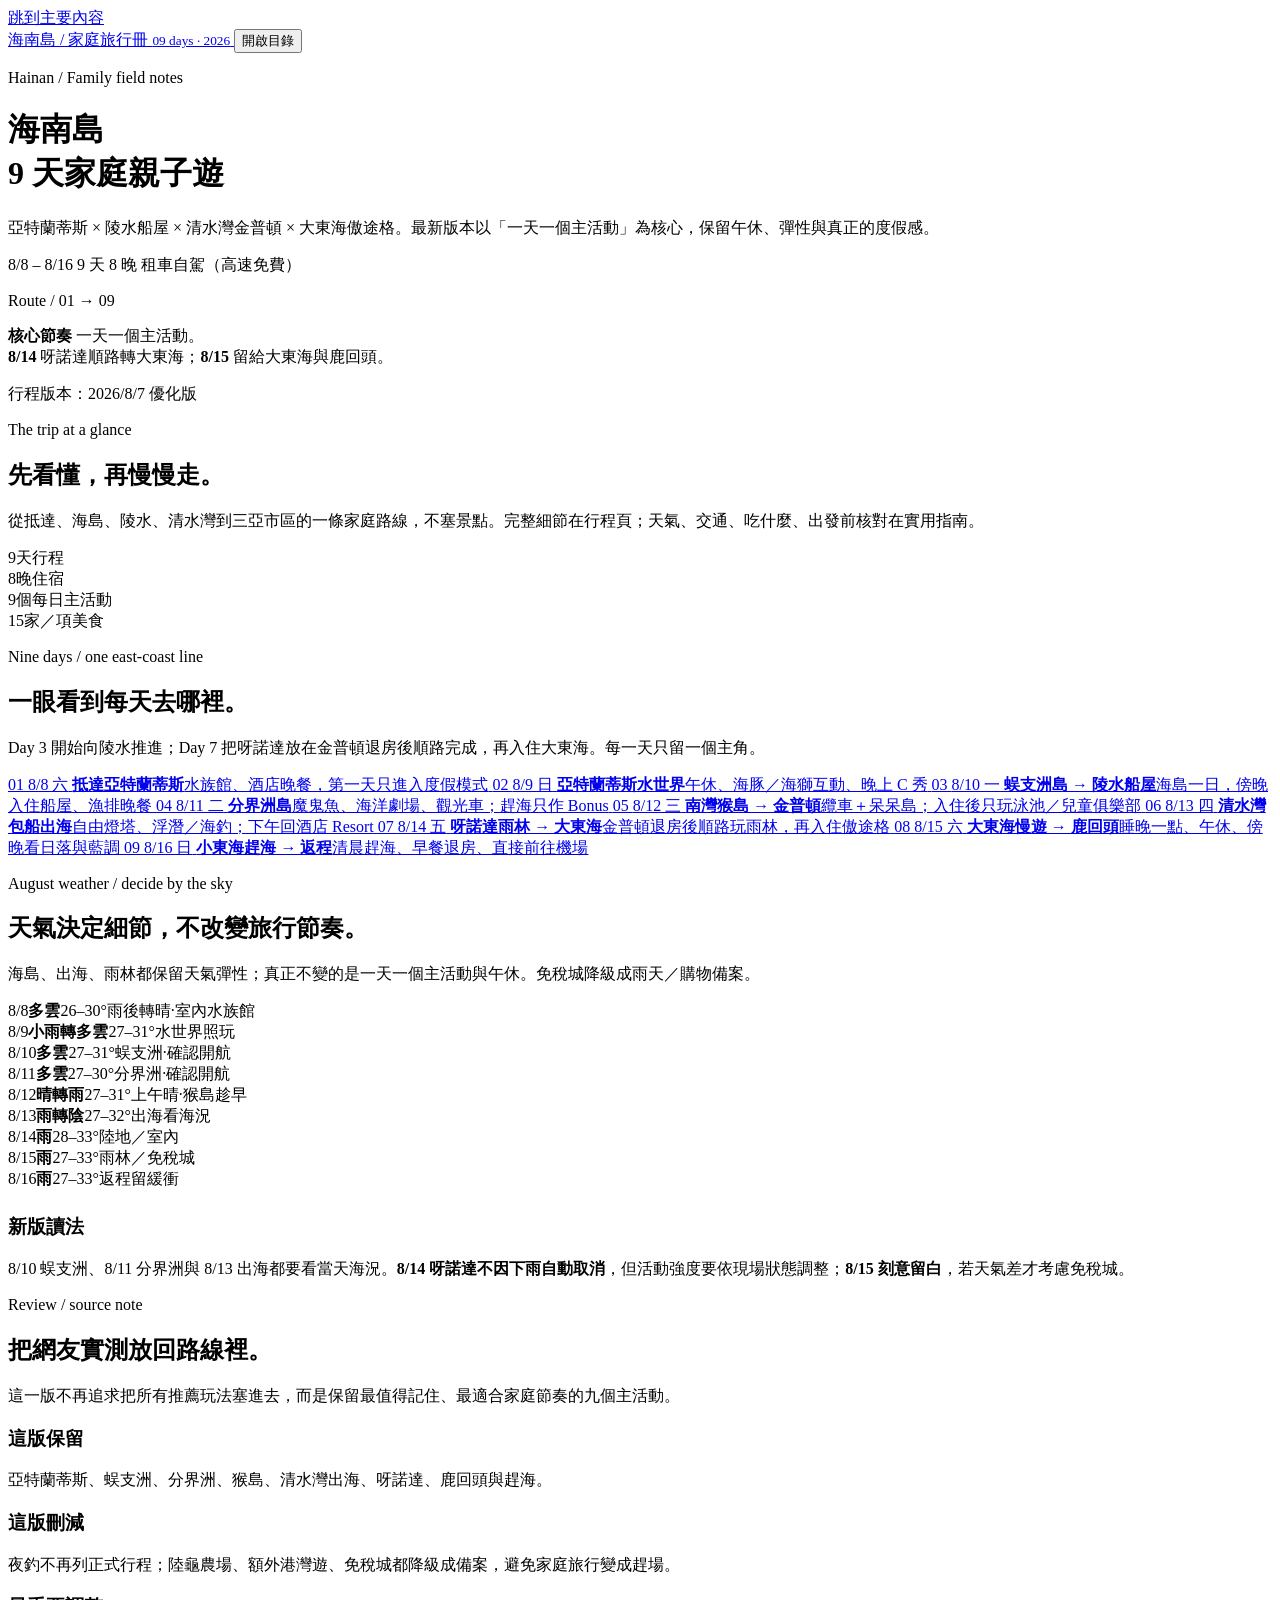
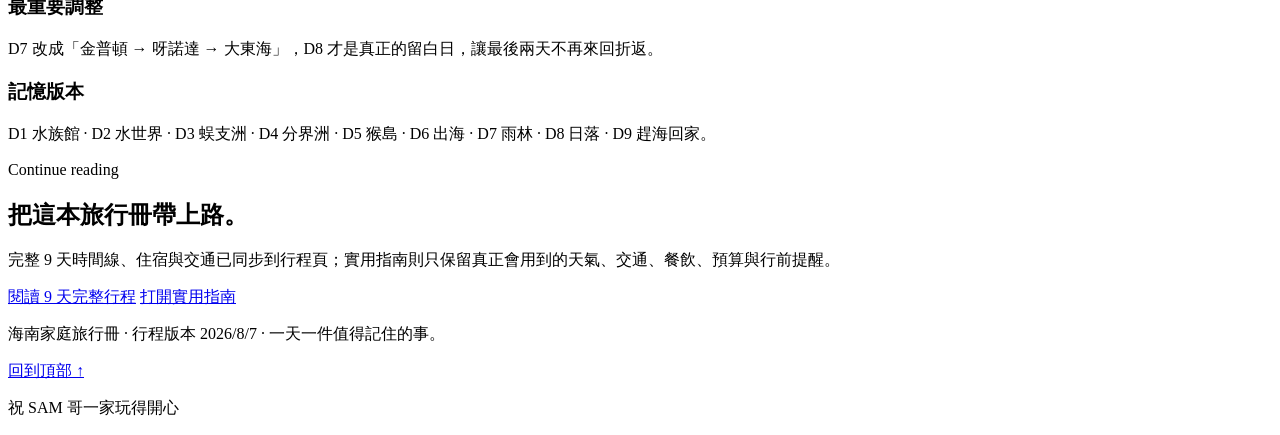
==== index.html @ 0b1b6198 "Add Hainan family trip homepage" ====
<!DOCTYPE html>

<html lang="zh-Hant">
<head>
<meta charset="utf-8"/>
<meta content="width=device-width, initial-scale=1" name="viewport"/>
<meta content="海南島 9 天 8 晚家庭親子遊優化版：一天一個主活動，保留午休、彈性與真正的度假感。" name="description"/>
<title>海南島 9 天 8 晚優化版｜家庭旅行冊</title>
<link href="styles.css" rel="stylesheet"/>
</head>
<body data-page="home">
<a class="skip-link" data-od-id="skip-link" href="#main-content">跳到主要內容</a>
<header class="site-header" data-od-id="site-header">
<div class="site-header__inner">
<a class="wordmark" data-od-id="site-wordmark" href="index.html">
        海南島 / 家庭旅行冊 <small>09 days · 2026</small>
</a>
<button aria-controls="site-nav" aria-expanded="false" class="menu-toggle" data-menu-toggle="" data-od-id="menu-toggle" type="button">開啟目錄</button>
<nav aria-label="主要導覽" class="site-nav" data-od-id="site-nav" hidden="" id="site-nav">
<a aria-current="page" data-nav-link="" data-od-id="nav-home" href="index.html">總覽</a>
<a data-nav-link="" data-od-id="nav-itinerary" href="itinerary.html">9 天行程</a>
<a data-nav-link="" data-od-id="nav-practical" href="practical-guide.html">實用指南</a>
<a data-od-id="nav-print" href="itinerary.html#print">列印行程</a>
</nav>
</div>
</header>
<header class="hero" data-od-id="home-hero">
<div class="hero__inner">
<div class="hero__copy">
<p class="eyebrow">Hainan / Family field notes</p>
<h1 data-od-id="home-title">海南島<br/>9 天家庭親子遊</h1>
<p class="lead">亞特蘭蒂斯 × 陵水船屋 × 清水灣金普頓 × 大東海傲途格。最新版本以「一天一個主活動」為核心，保留午休、彈性與真正的度假感。</p>
<div class="hero__footer" data-od-id="home-trip-meta">
<span>8/8 – 8/16</span>
<span>9 天 8 晚</span>
<span>租車自駕（高速免費）</span>
</div>
</div>
<div aria-label="路線摘要" class="hero__aside" data-od-id="home-route-art">
<div class="hero__route">
<p class="eyebrow">Route / 01 → 09</p>
<div aria-hidden="true" class="route-line">
<span></span><span></span><span></span><span></span><span></span>
</div>
<p class="hero__note"><strong>核心節奏</strong> 一天一個主活動。<br/><strong>8/14</strong> 呀諾達順路轉大東海；<strong>8/15</strong> 留給大東海與鹿回頭。</p>
</div>
<p class="meta">行程版本：2026/8/7 優化版</p>
</div>
</div>
</header>
<main id="main-content">
<section class="section section--tight" data-od-id="home-overview" data-section="" id="overview">
<div class="shell">
<div class="section-intro">
<p class="eyebrow eyebrow--sea">The trip at a glance</p>
<h2 data-od-id="overview-heading">先看懂，再慢慢走。</h2>
<p>從抵達、海島、陵水、清水灣到三亞市區的一條家庭路線，不塞景點。完整細節在行程頁；天氣、交通、吃什麼、出發前核對在實用指南。</p>
</div>
<div aria-label="行程統計" class="stat-strip" data-od-id="overview-stats">
<div class="stat" data-od-id="stat-days"><span class="stat__value">9</span><span class="stat__label">天行程</span></div>
<div class="stat" data-od-id="stat-nights"><span class="stat__value">8</span><span class="stat__label">晚住宿</span></div>
<div class="stat" data-od-id="stat-spots"><span class="stat__value">9</span><span class="stat__label">個每日主活動</span></div>
<div class="stat" data-od-id="stat-food"><span class="stat__value">15</span><span class="stat__label">家／項美食</span></div>
</div>
</div>
</section>
<section class="section" data-od-id="home-route" data-section="" id="route">
<div class="shell">
<div class="section-intro">
<p class="eyebrow eyebrow--sea">Nine days / one east-coast line</p>
<h2 data-od-id="route-heading">一眼看到每天去哪裡。</h2>
<p>Day 3 開始向陵水推進；Day 7 把呀諾達放在金普頓退房後順路完成，再入住大東海。每一天只留一個主角。</p>
</div>
<div class="route-grid" data-od-id="route-grid">
<a class="route-item" data-od-id="route-day-1" href="itinerary.html#day-1">
<span class="route-item__day">01 <span class="route-item__date">8/8 六</span></span>
<span><strong class="route-item__title">抵達亞特蘭蒂斯</strong><span class="route-item__caption">水族館、酒店晚餐，第一天只進入度假模式</span></span>
</a>
<a class="route-item" data-od-id="route-day-2" href="itinerary.html#day-2">
<span class="route-item__day">02 <span class="route-item__date">8/9 日</span></span>
<span><strong class="route-item__title">亞特蘭蒂斯水世界</strong><span class="route-item__caption">午休、海豚／海獅互動、晚上 C 秀</span></span>
</a>
<a class="route-item" data-od-id="route-day-3" href="itinerary.html#day-3">
<span class="route-item__day">03 <span class="route-item__date">8/10 一</span></span>
<span><strong class="route-item__title">蜈支洲島 → 陵水船屋</strong><span class="route-item__caption">海島一日，傍晚入住船屋、漁排晚餐</span></span>
</a>
<a class="route-item" data-od-id="route-day-4" href="itinerary.html#day-4">
<span class="route-item__day">04 <span class="route-item__date">8/11 二</span></span>
<span><strong class="route-item__title">分界洲島</strong><span class="route-item__caption">魔鬼魚、海洋劇場、觀光車；趕海只作 Bonus</span></span>
</a>
<a class="route-item" data-od-id="route-day-5" href="itinerary.html#day-5">
<span class="route-item__day">05 <span class="route-item__date">8/12 三</span></span>
<span><strong class="route-item__title">南灣猴島 → 金普頓</strong><span class="route-item__caption">纜車＋呆呆島；入住後只玩泳池／兒童俱樂部</span></span>
</a>
<a class="route-item" data-od-id="route-day-6" href="itinerary.html#day-6">
<span class="route-item__day">06 <span class="route-item__date">8/13 四</span></span>
<span><strong class="route-item__title">清水灣包船出海</strong><span class="route-item__caption">自由燈塔、浮潛／海釣；下午回酒店 Resort</span></span>
</a>
<a class="route-item" data-od-id="route-day-7" href="itinerary.html#day-7">
<span class="route-item__day">07 <span class="route-item__date">8/14 五</span></span>
<span><strong class="route-item__title">呀諾達雨林 → 大東海</strong><span class="route-item__caption">金普頓退房後順路玩雨林，再入住傲途格</span></span>
</a>
<a class="route-item" data-od-id="route-day-8" href="itinerary.html#day-8">
<span class="route-item__day">08 <span class="route-item__date">8/15 六</span></span>
<span><strong class="route-item__title">大東海慢遊 → 鹿回頭</strong><span class="route-item__caption">睡晚一點、午休、傍晚看日落與藍調</span></span>
</a>
<a class="route-item" data-od-id="route-day-9" href="itinerary.html#day-9">
<span class="route-item__day">09 <span class="route-item__date">8/16 日</span></span>
<span><strong class="route-item__title">小東海趕海 → 返程</strong><span class="route-item__caption">清晨趕海、早餐退房、直接前往機場</span></span>
</a>
</div>
</div>
</section>
<section class="section" data-od-id="home-weather-preview" data-section="" id="weather-preview">
<div class="shell">
<div class="section-intro">
<p class="eyebrow eyebrow--sea">August weather / decide by the sky</p>
<h2 data-od-id="weather-preview-heading">天氣決定細節，不改變旅行節奏。</h2>
<p>海島、出海、雨林都保留天氣彈性；真正不變的是一天一個主活動與午休。免稅城降級成雨天／購物備案。</p>
</div>
<div aria-label="每日天氣摘要" class="weather-grid" data-od-id="weather-grid">
<div class="weather-day" data-od-id="weather-0808"><span class="weather-day__date">8/8</span><strong class="weather-day__state">多雲</strong><span class="weather-day__temp">26–30°</span><span class="weather-day__desc">雨後轉晴·室內水族館</span></div>
<div class="weather-day" data-od-id="weather-0809"><span class="weather-day__date">8/9</span><strong class="weather-day__state">小雨轉多雲</strong><span class="weather-day__temp">27–31°</span><span class="weather-day__desc">水世界照玩</span></div>
<div class="weather-day" data-od-id="weather-0810"><span class="weather-day__date">8/10</span><strong class="weather-day__state">多雲</strong><span class="weather-day__temp">27–31°</span><span class="weather-day__desc">蜈支洲·確認開航</span></div>
<div class="weather-day" data-od-id="weather-0811"><span class="weather-day__date">8/11</span><strong class="weather-day__state">多雲</strong><span class="weather-day__temp">27–30°</span><span class="weather-day__desc">分界洲·確認開航</span></div>
<div class="weather-day" data-od-id="weather-0812"><span class="weather-day__date">8/12</span><strong class="weather-day__state">晴轉雨</strong><span class="weather-day__temp">27–31°</span><span class="weather-day__desc">上午晴·猴島趁早</span></div>
<div class="weather-day is-rainy" data-od-id="weather-0813"><span class="weather-day__date">8/13</span><strong class="weather-day__state">雨轉陰</strong><span class="weather-day__temp">27–32°</span><span class="weather-day__desc">出海看海況</span></div>
<div class="weather-day is-rainy" data-od-id="weather-0814"><span class="weather-day__date">8/14</span><strong class="weather-day__state">雨</strong><span class="weather-day__temp">28–33°</span><span class="weather-day__desc">陸地／室內</span></div>
<div class="weather-day is-rainy" data-od-id="weather-0815"><span class="weather-day__date">8/15</span><strong class="weather-day__state">雨</strong><span class="weather-day__temp">27–33°</span><span class="weather-day__desc">雨林／免稅城</span></div>
<div class="weather-day is-rainy" data-od-id="weather-0816"><span class="weather-day__date">8/16</span><strong class="weather-day__state">雨</strong><span class="weather-day__temp">27–33°</span><span class="weather-day__desc">返程留緩衝</span></div>
</div>
<div class="callout callout--sand" data-od-id="weather-strategy-callout" style="margin-top:1.5rem">
<h3>新版讀法</h3>
<p>8/10 蜈支洲、8/11 分界洲與 8/13 出海都要看當天海況。<strong>8/14 呀諾達不因下雨自動取消</strong>，但活動強度要依現場狀態調整；<strong>8/15 刻意留白</strong>，若天氣差才考慮免稅城。</p>
</div>
</div>
</section>
<section class="section" data-od-id="home-review" data-section="" id="review">
<div class="shell">
<div class="section-intro">
<p class="eyebrow">Review / source note</p>
<h2 data-od-id="review-heading">把網友實測放回路線裡。</h2>
<p>這一版不再追求把所有推薦玩法塞進去，而是保留最值得記住、最適合家庭節奏的九個主活動。</p>
</div>
<div class="review-grid" data-od-id="review-grid">
<article class="review-item"><h3 class="is-good">這版保留</h3><p>亞特蘭蒂斯、蜈支洲、分界洲、猴島、清水灣出海、呀諾達、鹿回頭與趕海。</p></article>
<article class="review-item"><h3>這版刪減</h3><p>夜釣不再列正式行程；陸龜農場、額外港灣遊、免稅城都降級成備案，避免家庭旅行變成趕場。</p></article>
<article class="review-item"><h3 class="is-warn">最重要調整</h3><p>D7 改成「金普頓 → 呀諾達 → 大東海」，D8 才是真正的留白日，讓最後兩天不再來回折返。</p></article>
<article class="review-item"><h3>記憶版本</h3><p>D1 水族館 · D2 水世界 · D3 蜈支洲 · D4 分界洲 · D5 猴島 · D6 出海 · D7 雨林 · D8 日落 · D9 趕海回家。</p></article>
</div>
</div>
</section>
<section class="section" data-od-id="home-next-step" id="next">
<div class="shell split-layout split-layout--wide">
<div>
<p class="eyebrow eyebrow--sea">Continue reading</p>
<h2 data-od-id="next-heading">把這本旅行冊帶上路。</h2>
<p class="lead">完整 9 天時間線、住宿與交通已同步到行程頁；實用指南則只保留真正會用到的天氣、交通、餐飲、預算與行前提醒。</p>
</div>
<div class="button-row" data-od-id="next-actions">
<a class="button" data-od-id="cta-itinerary" href="itinerary.html">閱讀 9 天完整行程</a>
<a class="button button--quiet" data-od-id="cta-practical" href="practical-guide.html">打開實用指南</a>
</div>
</div>
</section>
</main>
<footer class="footer shell" data-od-id="site-footer">
<div class="footer__line">
<p>海南家庭旅行冊 · 行程版本 2026/8/7 · 一天一件值得記住的事。</p>
<a class="back-to-top" data-od-id="home-back-to-top" href="#main-content">回到頂部 ↑</a>
</div>
<p style="margin-top:1rem">祝 SAM 哥一家玩得開心</p>
</footer>
<script src="site.js"></script>
</body>
</html>
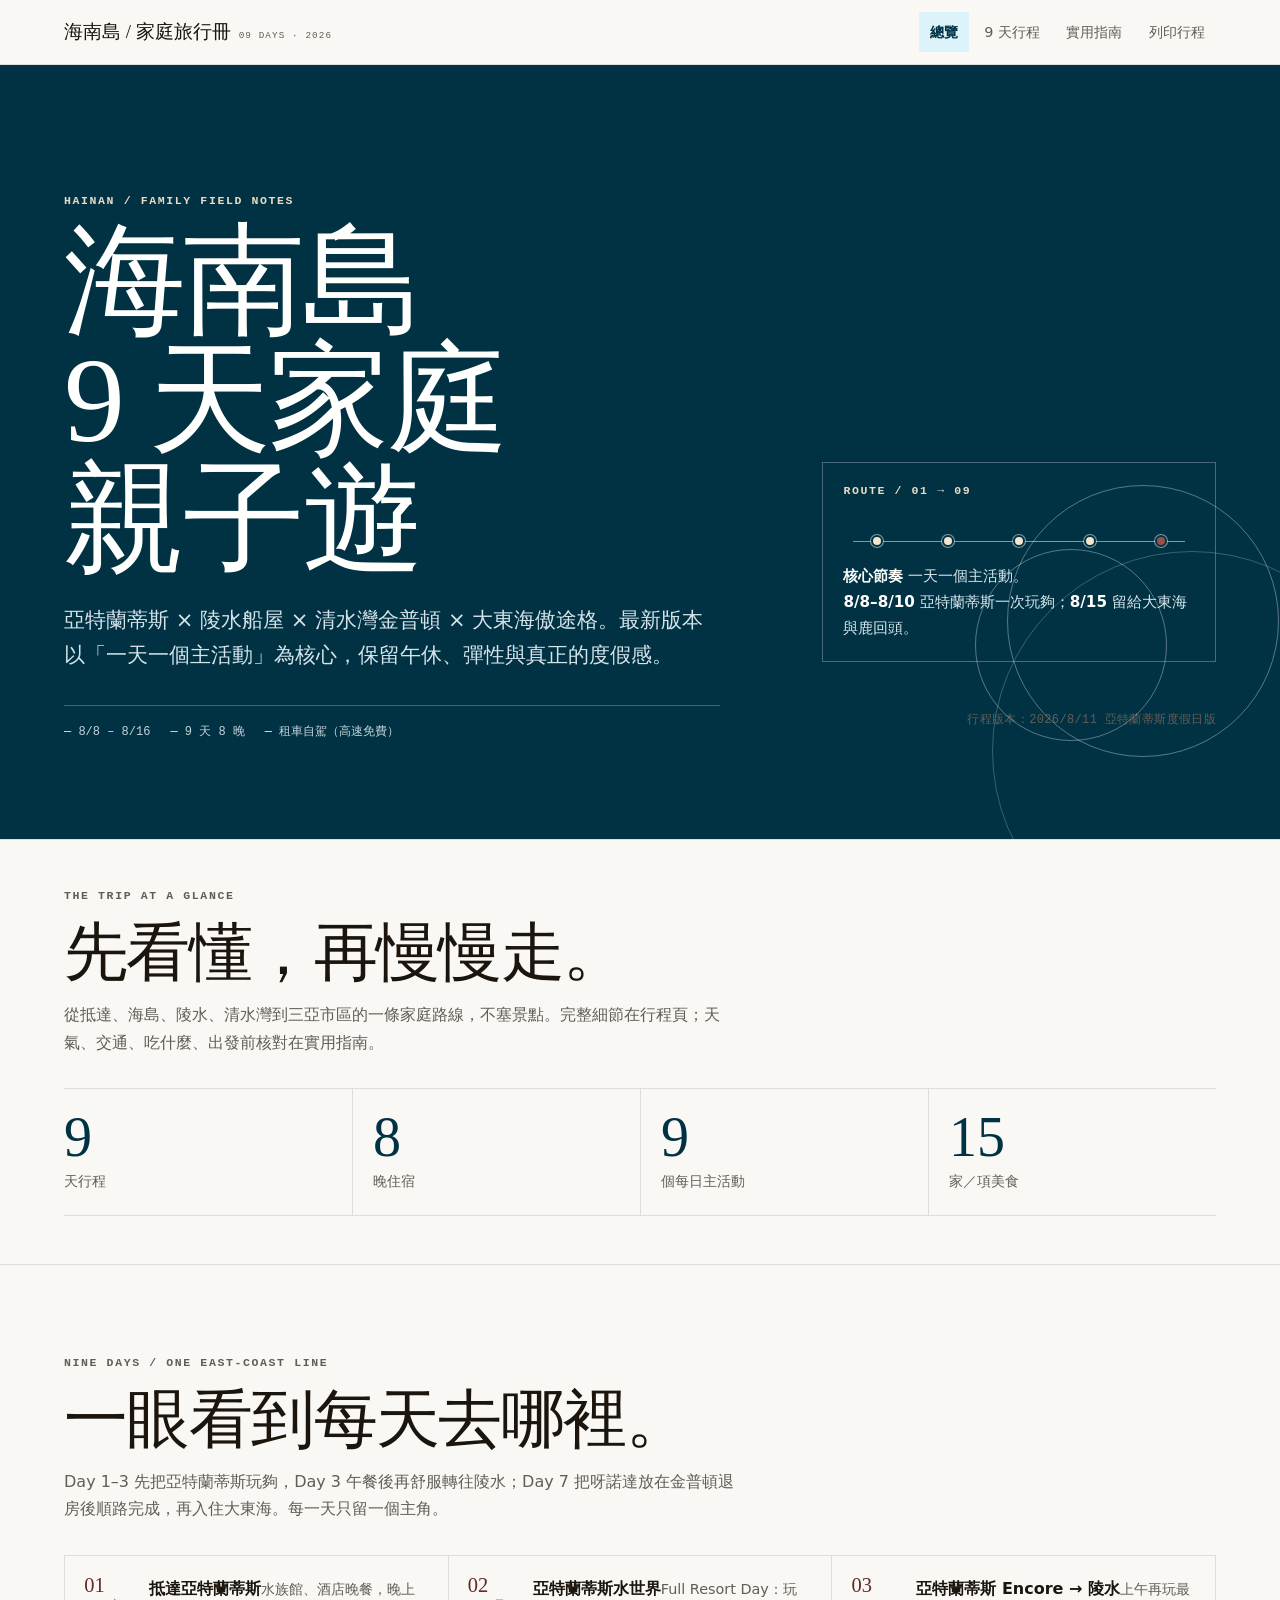
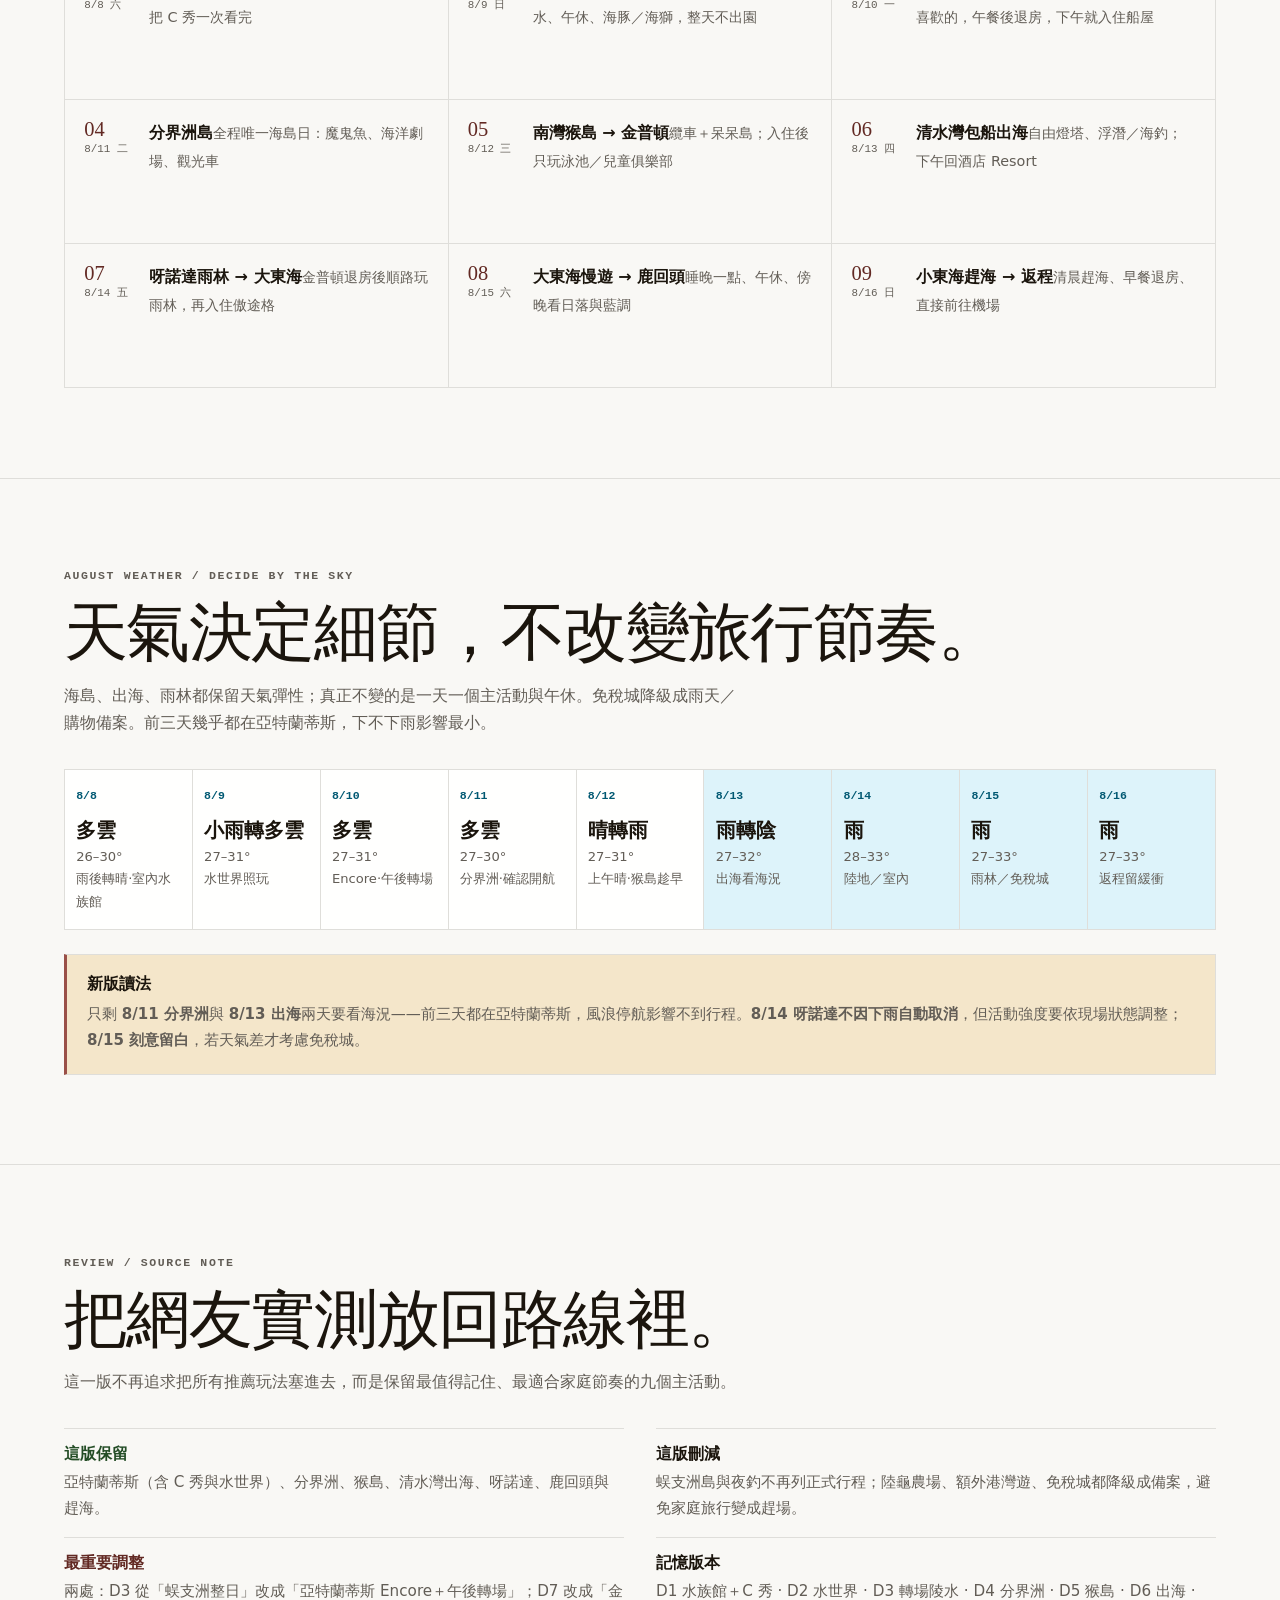
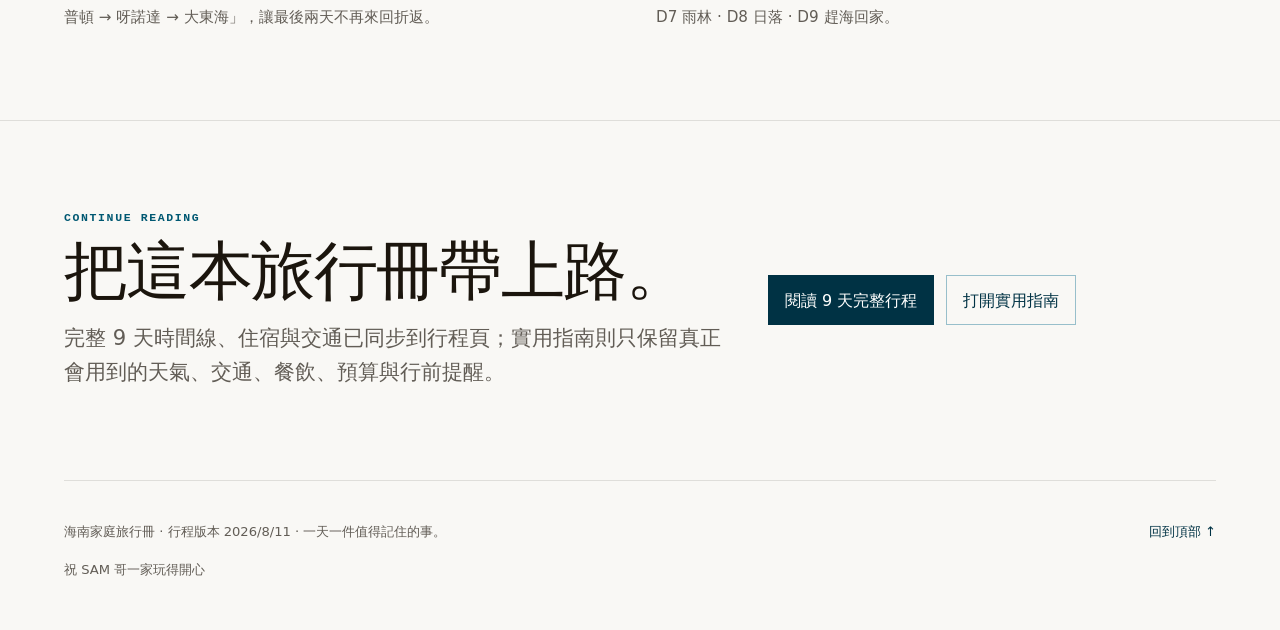
==== commit ac4e71e2: "Fix broken deploy and optimize the itinerary and site The site was being shipped as seven base64 chu" ====
--- a/index.html
+++ b/index.html
@@ -4,9 +4,19 @@
 <head>
 <meta charset="utf-8"/>
 <meta content="width=device-width, initial-scale=1" name="viewport"/>
+<title>海南島 9 天 8 晚優化版｜家庭旅行冊</title>
 <meta content="海南島 9 天 8 晚家庭親子遊優化版：一天一個主活動，保留午休、彈性與真正的度假感。" name="description"/>
-<title>海南島 9 天 8 晚優化版｜家庭旅行冊</title>
+<meta content="#1d3a5c" name="theme-color"/>
+<meta content="telephone=no" name="format-detection"/>
+<link href="data:image/svg+xml,%3Csvg xmlns='http://www.w3.org/2000/svg' viewBox='0 0 32 32'%3E%3Crect width='32' height='32' fill='%231d3a5c'/%3E%3Cpath d='M2 21c3.5 0 3.5-3 7-3s3.5 3 7 3 3.5-3 7-3 3.5 3 7 3' stroke='%23f2d9a8' stroke-width='2.4' fill='none' stroke-linecap='round'/%3E%3Cpath d='M2 27c3.5 0 3.5-3 7-3s3.5 3 7 3 3.5-3 7-3 3.5 3 7 3' stroke='%237fb0d4' stroke-width='2.4' fill='none' stroke-linecap='round'/%3E%3Ccircle cx='23' cy='9' r='4.5' fill='%23f2d9a8'/%3E%3C/svg%3E" rel="icon" type="image/svg+xml"/>
+<meta content="website" property="og:type"/>
+<meta content="海南島 9 天 8 晚優化版｜家庭旅行冊" property="og:title"/>
+<meta content="海南島 9 天 8 晚家庭親子遊優化版：一天一個主活動，保留午休、彈性與真正的度假感。" property="og:description"/>
+<meta content="海南島家庭旅行冊" property="og:site_name"/>
+<meta content="zh_Hant" property="og:locale"/>
+<meta content="summary" name="twitter:card"/>
 <link href="styles.css" rel="stylesheet"/>
+<script>document.documentElement.dataset.js="1"</script>
 </head>
 <body data-page="home">
 <a class="skip-link" data-od-id="skip-link" href="#main-content">跳到主要內容</a>
@@ -42,9 +52,9 @@
 <div aria-hidden="true" class="route-line">
 <span></span><span></span><span></span><span></span><span></span>
 </div>
-<p class="hero__note"><strong>核心節奏</strong> 一天一個主活動。<br/><strong>8/14</strong> 呀諾達順路轉大東海；<strong>8/15</strong> 留給大東海與鹿回頭。</p>
+<p class="hero__note"><strong>核心節奏</strong> 一天一個主活動。<br/><strong>8/8–8/10</strong> 亞特蘭蒂斯一次玩夠；<strong>8/15</strong> 留給大東海與鹿回頭。</p>
 </div>
-<p class="meta">行程版本：2026/8/7 優化版</p>
+<p class="meta">行程版本：2026/8/11 亞特蘭蒂斯度假日版</p>
 </div>
 </div>
 </header>
@@ -69,42 +79,42 @@
 <div class="section-intro">
 <p class="eyebrow eyebrow--sea">Nine days / one east-coast line</p>
 <h2 data-od-id="route-heading">一眼看到每天去哪裡。</h2>
-<p>Day 3 開始向陵水推進；Day 7 把呀諾達放在金普頓退房後順路完成，再入住大東海。每一天只留一個主角。</p>
+<p>Day 1–3 先把亞特蘭蒂斯玩夠，Day 3 午餐後再舒服轉往陵水；Day 7 把呀諾達放在金普頓退房後順路完成，再入住大東海。每一天只留一個主角。</p>
 </div>
 <div class="route-grid" data-od-id="route-grid">
-<a class="route-item" data-od-id="route-day-1" href="itinerary.html#day-1">
+<a class="route-item" data-date="2026-08-08" data-od-id="route-day-1" href="itinerary.html#day-1">
 <span class="route-item__day">01 <span class="route-item__date">8/8 六</span></span>
-<span><strong class="route-item__title">抵達亞特蘭蒂斯</strong><span class="route-item__caption">水族館、酒店晚餐，第一天只進入度假模式</span></span>
+<span><strong class="route-item__title">抵達亞特蘭蒂斯</strong><span class="route-item__caption">水族館、酒店晚餐，晚上把 C 秀一次看完</span></span>
 </a>
-<a class="route-item" data-od-id="route-day-2" href="itinerary.html#day-2">
+<a class="route-item" data-date="2026-08-09" data-od-id="route-day-2" href="itinerary.html#day-2">
 <span class="route-item__day">02 <span class="route-item__date">8/9 日</span></span>
-<span><strong class="route-item__title">亞特蘭蒂斯水世界</strong><span class="route-item__caption">午休、海豚／海獅互動、晚上 C 秀</span></span>
+<span><strong class="route-item__title">亞特蘭蒂斯水世界</strong><span class="route-item__caption">Full Resort Day：玩水、午休、海豚／海獅，整天不出園</span></span>
 </a>
-<a class="route-item" data-od-id="route-day-3" href="itinerary.html#day-3">
+<a class="route-item" data-date="2026-08-10" data-od-id="route-day-3" href="itinerary.html#day-3">
 <span class="route-item__day">03 <span class="route-item__date">8/10 一</span></span>
-<span><strong class="route-item__title">蜈支洲島 → 陵水船屋</strong><span class="route-item__caption">海島一日，傍晚入住船屋、漁排晚餐</span></span>
+<span><strong class="route-item__title">亞特蘭蒂斯 Encore → 陵水</strong><span class="route-item__caption">上午再玩最喜歡的，午餐後退房，下午就入住船屋</span></span>
 </a>
-<a class="route-item" data-od-id="route-day-4" href="itinerary.html#day-4">
+<a class="route-item" data-date="2026-08-11" data-od-id="route-day-4" href="itinerary.html#day-4">
 <span class="route-item__day">04 <span class="route-item__date">8/11 二</span></span>
-<span><strong class="route-item__title">分界洲島</strong><span class="route-item__caption">魔鬼魚、海洋劇場、觀光車；趕海只作 Bonus</span></span>
+<span><strong class="route-item__title">分界洲島</strong><span class="route-item__caption">全程唯一海島日：魔鬼魚、海洋劇場、觀光車</span></span>
 </a>
-<a class="route-item" data-od-id="route-day-5" href="itinerary.html#day-5">
+<a class="route-item" data-date="2026-08-12" data-od-id="route-day-5" href="itinerary.html#day-5">
 <span class="route-item__day">05 <span class="route-item__date">8/12 三</span></span>
 <span><strong class="route-item__title">南灣猴島 → 金普頓</strong><span class="route-item__caption">纜車＋呆呆島；入住後只玩泳池／兒童俱樂部</span></span>
 </a>
-<a class="route-item" data-od-id="route-day-6" href="itinerary.html#day-6">
+<a class="route-item" data-date="2026-08-13" data-od-id="route-day-6" href="itinerary.html#day-6">
 <span class="route-item__day">06 <span class="route-item__date">8/13 四</span></span>
 <span><strong class="route-item__title">清水灣包船出海</strong><span class="route-item__caption">自由燈塔、浮潛／海釣；下午回酒店 Resort</span></span>
 </a>
-<a class="route-item" data-od-id="route-day-7" href="itinerary.html#day-7">
+<a class="route-item" data-date="2026-08-14" data-od-id="route-day-7" href="itinerary.html#day-7">
 <span class="route-item__day">07 <span class="route-item__date">8/14 五</span></span>
 <span><strong class="route-item__title">呀諾達雨林 → 大東海</strong><span class="route-item__caption">金普頓退房後順路玩雨林，再入住傲途格</span></span>
 </a>
-<a class="route-item" data-od-id="route-day-8" href="itinerary.html#day-8">
+<a class="route-item" data-date="2026-08-15" data-od-id="route-day-8" href="itinerary.html#day-8">
 <span class="route-item__day">08 <span class="route-item__date">8/15 六</span></span>
 <span><strong class="route-item__title">大東海慢遊 → 鹿回頭</strong><span class="route-item__caption">睡晚一點、午休、傍晚看日落與藍調</span></span>
 </a>
-<a class="route-item" data-od-id="route-day-9" href="itinerary.html#day-9">
+<a class="route-item" data-date="2026-08-16" data-od-id="route-day-9" href="itinerary.html#day-9">
 <span class="route-item__day">09 <span class="route-item__date">8/16 日</span></span>
 <span><strong class="route-item__title">小東海趕海 → 返程</strong><span class="route-item__caption">清晨趕海、早餐退房、直接前往機場</span></span>
 </a>
@@ -116,12 +126,12 @@
 <div class="section-intro">
 <p class="eyebrow eyebrow--sea">August weather / decide by the sky</p>
 <h2 data-od-id="weather-preview-heading">天氣決定細節，不改變旅行節奏。</h2>
-<p>海島、出海、雨林都保留天氣彈性；真正不變的是一天一個主活動與午休。免稅城降級成雨天／購物備案。</p>
+<p>海島、出海、雨林都保留天氣彈性；真正不變的是一天一個主活動與午休。免稅城降級成雨天／購物備案。前三天幾乎都在亞特蘭蒂斯，下不下雨影響最小。</p>
 </div>
 <div aria-label="每日天氣摘要" class="weather-grid" data-od-id="weather-grid">
 <div class="weather-day" data-od-id="weather-0808"><span class="weather-day__date">8/8</span><strong class="weather-day__state">多雲</strong><span class="weather-day__temp">26–30°</span><span class="weather-day__desc">雨後轉晴·室內水族館</span></div>
 <div class="weather-day" data-od-id="weather-0809"><span class="weather-day__date">8/9</span><strong class="weather-day__state">小雨轉多雲</strong><span class="weather-day__temp">27–31°</span><span class="weather-day__desc">水世界照玩</span></div>
-<div class="weather-day" data-od-id="weather-0810"><span class="weather-day__date">8/10</span><strong class="weather-day__state">多雲</strong><span class="weather-day__temp">27–31°</span><span class="weather-day__desc">蜈支洲·確認開航</span></div>
+<div class="weather-day" data-od-id="weather-0810"><span class="weather-day__date">8/10</span><strong class="weather-day__state">多雲</strong><span class="weather-day__temp">27–31°</span><span class="weather-day__desc">Encore·午後轉場</span></div>
 <div class="weather-day" data-od-id="weather-0811"><span class="weather-day__date">8/11</span><strong class="weather-day__state">多雲</strong><span class="weather-day__temp">27–30°</span><span class="weather-day__desc">分界洲·確認開航</span></div>
 <div class="weather-day" data-od-id="weather-0812"><span class="weather-day__date">8/12</span><strong class="weather-day__state">晴轉雨</strong><span class="weather-day__temp">27–31°</span><span class="weather-day__desc">上午晴·猴島趁早</span></div>
 <div class="weather-day is-rainy" data-od-id="weather-0813"><span class="weather-day__date">8/13</span><strong class="weather-day__state">雨轉陰</strong><span class="weather-day__temp">27–32°</span><span class="weather-day__desc">出海看海況</span></div>
@@ -131,7 +141,7 @@
 </div>
 <div class="callout callout--sand" data-od-id="weather-strategy-callout" style="margin-top:1.5rem">
 <h3>新版讀法</h3>
-<p>8/10 蜈支洲、8/11 分界洲與 8/13 出海都要看當天海況。<strong>8/14 呀諾達不因下雨自動取消</strong>，但活動強度要依現場狀態調整；<strong>8/15 刻意留白</strong>，若天氣差才考慮免稅城。</p>
+<p>只剩 <strong>8/11 分界洲</strong>與 <strong>8/13 出海</strong>兩天要看海況——前三天都在亞特蘭蒂斯，風浪停航影響不到行程。<strong>8/14 呀諾達不因下雨自動取消</strong>，但活動強度要依現場狀態調整；<strong>8/15 刻意留白</strong>，若天氣差才考慮免稅城。</p>
 </div>
 </div>
 </section>
@@ -143,10 +153,10 @@
 <p>這一版不再追求把所有推薦玩法塞進去，而是保留最值得記住、最適合家庭節奏的九個主活動。</p>
 </div>
 <div class="review-grid" data-od-id="review-grid">
-<article class="review-item"><h3 class="is-good">這版保留</h3><p>亞特蘭蒂斯、蜈支洲、分界洲、猴島、清水灣出海、呀諾達、鹿回頭與趕海。</p></article>
-<article class="review-item"><h3>這版刪減</h3><p>夜釣不再列正式行程；陸龜農場、額外港灣遊、免稅城都降級成備案，避免家庭旅行變成趕場。</p></article>
-<article class="review-item"><h3 class="is-warn">最重要調整</h3><p>D7 改成「金普頓 → 呀諾達 → 大東海」，D8 才是真正的留白日，讓最後兩天不再來回折返。</p></article>
-<article class="review-item"><h3>記憶版本</h3><p>D1 水族館 · D2 水世界 · D3 蜈支洲 · D4 分界洲 · D5 猴島 · D6 出海 · D7 雨林 · D8 日落 · D9 趕海回家。</p></article>
+<article class="review-item"><h3 class="is-good">這版保留</h3><p>亞特蘭蒂斯（含 C 秀與水世界）、分界洲、猴島、清水灣出海、呀諾達、鹿回頭與趕海。</p></article>
+<article class="review-item"><h3>這版刪減</h3><p>蜈支洲島與夜釣不再列正式行程；陸龜農場、額外港灣遊、免稅城都降級成備案，避免家庭旅行變成趕場。</p></article>
+<article class="review-item"><h3 class="is-warn">最重要調整</h3><p>兩處：D3 從「蜈支洲整日」改成「亞特蘭蒂斯 Encore＋午後轉場」；D7 改成「金普頓 → 呀諾達 → 大東海」，讓最後兩天不再來回折返。</p></article>
+<article class="review-item"><h3>記憶版本</h3><p>D1 水族館＋C 秀 · D2 水世界 · D3 轉場陵水 · D4 分界洲 · D5 猴島 · D6 出海 · D7 雨林 · D8 日落 · D9 趕海回家。</p></article>
 </div>
 </div>
 </section>
@@ -166,7 +176,7 @@
 </main>
 <footer class="footer shell" data-od-id="site-footer">
 <div class="footer__line">
-<p>海南家庭旅行冊 · 行程版本 2026/8/7 · 一天一件值得記住的事。</p>
+<p>海南家庭旅行冊 · 行程版本 2026/8/11 · 一天一件值得記住的事。</p>
 <a class="back-to-top" data-od-id="home-back-to-top" href="#main-content">回到頂部 ↑</a>
 </div>
 <p style="margin-top:1rem">祝 SAM 哥一家玩得開心</p>
--- a/styles.css
+++ b/styles.css
@@ -0,0 +1,411 @@
+:root{--bg:      oklch(98% 0.004 95);--surface: oklch(100% 0.002 95);--fg:      oklch(20% 0.018 70);--muted:   oklch(48% 0.012 70);--border:  oklch(90% 0.006 95);--accent:  oklch(52% 0.10 28);--sea: oklch(42% 0.10 220);--sea-deep: oklch(29% 0.07 222);--sea-solid: oklch(29% 0.07 222);--sea-solid-hover: oklch(36% 0.08 222);--on-sea: oklch(100% 0.002 95);--badge-bg: oklch(48% 0.15 30);--sea-soft: oklch(95% 0.025 220);--sea-line: oklch(78% 0.045 220);--sand: oklch(93% 0.04 85);--sand-deep: oklch(84% 0.07 78);--coral-soft: oklch(94% 0.035 28);--accent-ink: oklch(36% 0.085 28);--success-ink: oklch(38% 0.08 145);--display: 'Iowan Old Style', 'Charter', Georgia, serif;--body: -apple-system, BlinkMacSystemFont, 'Segoe UI', system-ui, sans-serif;--mono: ui-monospace, SFMono-Regular, Menlo, Monaco, Consolas, monospace;--measure: 72rem;--reading: 46rem;--header-height: 4.5rem;color-scheme: light;}
+*,*::before,*::after{box-sizing: border-box;}
+html{scroll-behavior: smooth;-webkit-text-size-adjust: 100%;}
+body{min-width: 0;margin: 0;overflow-x: hidden;background: var(--bg);color: var(--fg);font-family: var(--body);font-size: 1rem;line-height: 1.72;text-rendering: optimizeLegibility;}
+img,svg{display: block;max-width: 100%;}
+button,a,input,summary{font: inherit;}
+a{color: var(--sea-deep);text-decoration-thickness: 0.08em;text-underline-offset: 0.18em;}
+a:hover{color: var(--sea);}
+button,summary{color: inherit;}
+button{border: 0;}
+button,summary,a[href]{-webkit-tap-highlight-color: transparent;}
+:focus-visible{outline: 3px solid oklch(72% 0.11 82);outline-offset: 4px;}
+::selection{background: var(--sea-solid);color: var(--on-sea);}
+.skip-link{position: fixed;z-index: 100;top: 0.75rem;left: 0.75rem;transform: translateY(-150%);padding: 0.7rem 1rem;background: var(--surface);color: var(--sea-deep);border: 1px solid var(--sea-deep);text-decoration: none;transition: transform 160ms ease;}
+.skip-link:focus{transform: translateY(0);}
+.site-header{position: sticky;z-index: 20;top: 0;background: color-mix(in oklch, var(--bg) 94%, transparent);border-bottom: 1px solid var(--border);backdrop-filter: blur(12px);}
+.site-header__inner{display: flex;align-items: center;justify-content: space-between;gap: 1rem;width: min(100% - 2rem, var(--measure));min-height: var(--header-height);margin-inline: auto;}
+.wordmark{display: inline-flex;align-items: baseline;gap: 0.5rem;color: var(--fg);font-family: var(--display);font-size: 1.18rem;line-height: 1;text-decoration: none;white-space: nowrap;}
+.wordmark small{color: var(--muted);font-family: var(--mono);font-size: 0.58rem;letter-spacing: 0.12em;text-transform: uppercase;}
+.menu-toggle{display: inline-flex;align-items: center;justify-content: center;min-width: 5.2rem;min-height: 2.75rem;padding: 0.5rem 0.8rem;background: var(--surface);border: 1px solid var(--border);color: var(--sea-deep);cursor: pointer;}
+.menu-toggle:hover{background: var(--sea-soft);border-color: var(--sea-line);}
+.site-nav{position: absolute;top: calc(100% + 1px);right: 1rem;left: 1rem;display: grid;gap: 0.25rem;padding: 0.75rem;background: var(--surface);border: 1px solid var(--border);box-shadow: 0 0.9rem 2.5rem oklch(20% 0.018 70 / 0.12);}
+.site-nav[hidden]{display: none;}
+.site-nav a{display: flex;align-items: center;min-height: 2.75rem;padding: 0.45rem 0.6rem;color: var(--muted);text-decoration: none;}
+.site-nav a:hover,.site-nav a[aria-current='page']{background: var(--sea-soft);color: var(--sea-deep);}
+.site-nav a[aria-current='page']{font-weight: 700;}
+.shell{width: min(100% - 2rem, var(--measure));margin-inline: auto;}
+.reading-column{width: min(100%, var(--reading));margin-inline: auto;}
+.section{padding-block: clamp(2.75rem, 7vw, 6rem);border-top: 1px solid var(--border);}
+.section--tight{padding-block: clamp(1.75rem, 4vw, 3rem);}
+.eyebrow{margin: 0 0 0.8rem;color: var(--accent-ink);font-family: var(--mono);font-size: 0.72rem;font-weight: 700;letter-spacing: 0.14em;line-height: 1.4;text-transform: uppercase;}
+.eyebrow--sea{color: var(--sea);}
+.display-title,h1,h2,h3,h4{font-family: var(--display);font-weight: 400;letter-spacing: -0.025em;}
+h1,h2,h3,h4,p{margin-top: 0;}
+h1{margin-bottom: 1.2rem;font-size: clamp(2.8rem, 11vw, 7.6rem);line-height: 0.98;}
+h2{margin-bottom: 1rem;font-size: clamp(2rem, 5vw, 4.25rem);line-height: 1.02;}
+h3{margin-bottom: 0.65rem;font-size: clamp(1.45rem, 3vw, 2.1rem);line-height: 1.1;}
+h4{margin-bottom: 0.45rem;font-size: 1.2rem;line-height: 1.2;}
+.lead{max-width: 42rem;margin-bottom: 0;color: var(--muted);font-size: clamp(1.08rem, 2.4vw, 1.32rem);line-height: 1.65;}
+.prose{max-width: var(--reading);}
+.prose p,.prose li{max-width: 68ch;}
+.prose p:last-child{margin-bottom: 0;}
+.meta,.meta-line{color: var(--muted);font-family: var(--mono);font-size: 0.75rem;letter-spacing: 0.03em;}
+.meta-line{display: flex;flex-wrap: wrap;gap: 0.55rem 1rem;margin: 0;}
+.rule-label{display: flex;align-items: center;gap: 0.7rem;margin: 0 0 1rem;color: var(--muted);font-family: var(--mono);font-size: 0.72rem;letter-spacing: 0.12em;text-transform: uppercase;}
+.rule-label::after{content: '';width: 4rem;height: 1px;background: var(--border);}
+.button-row{display: flex;flex-wrap: wrap;gap: 0.75rem;align-items: center;}
+.button,.text-link{min-height: 2.85rem;}
+.button{display: inline-flex;align-items: center;justify-content: center;padding: 0.65rem 1rem;background: var(--sea-solid);color: var(--on-sea);border: 1px solid var(--sea-solid);text-decoration: none;cursor: pointer;}
+.button:hover{background: var(--sea-solid-hover);color: var(--on-sea);}
+.button--quiet{background: transparent;color: var(--sea-deep);border-color: var(--sea-line);}
+.button--quiet:hover{background: var(--sea-soft);color: var(--sea-deep);}
+.text-link{display: inline-flex;align-items: center;padding: 0.65rem 0;color: var(--sea-deep);font-weight: 700;}
+.text-link::after{content: '↗';margin-left: 0.45rem;font-family: var(--body);}
+.hero{position: relative;overflow: hidden;background: var(--sea-solid);color: var(--on-sea);}
+.hero::after{position: absolute;right: -7rem;bottom: -7rem;width: 25rem;height: 25rem;border: 1px solid oklch(100% 0 0 / 0.22);border-radius: 50%;content: '';}
+.hero__inner{position: relative;z-index: 1;display: grid;gap: 2rem;align-items: end;width: min(100% - 2rem, var(--measure));min-height: min(44rem, calc(100vh - var(--header-height)));margin-inline: auto;padding-block: clamp(4rem, 12vw, 8rem) clamp(3rem, 8vw, 6rem);}
+.hero__copy{max-width: 49rem;}
+.hero .eyebrow{color: oklch(90% 0.04 84);}
+.hero h1{max-width: 9ch;margin-bottom: 1.5rem;color: var(--on-sea);}
+.hero .lead{max-width: 40rem;color: oklch(91% 0.018 220);}
+.hero__aside{display: grid;gap: 1rem;align-content: end;justify-items: start;}
+.hero__route{position: relative;width: min(100%, 29rem);min-height: 11rem;padding: 1.25rem;border: 1px solid oklch(100% 0 0 / 0.28);}
+.hero__route::before,.hero__route::after{position: absolute;content: '';border: 1px solid oklch(100% 0 0 / 0.34);border-radius: 50%;}
+.hero__route::before{right: -4rem;bottom: -6rem;width: 17rem;height: 17rem;}
+.hero__route::after{right: 3rem;bottom: -5rem;width: 12rem;height: 12rem;}
+.route-line{position: relative;display: grid;grid-template-columns: repeat(5, 1fr);align-items: center;gap: 0.25rem;margin: 2.2rem 0 1rem;}
+.route-line::before{position: absolute;top: 50%;right: 0.6rem;left: 0.6rem;height: 1px;background: oklch(100% 0 0 / 0.5);content: '';}
+.route-line span{position: relative;width: 0.75rem;height: 0.75rem;margin-inline: auto;background: var(--sand);border: 2px solid var(--sea-solid);border-radius: 50%;box-shadow: 0 0 0 1px oklch(100% 0 0 / 0.5);}
+.route-line span:last-child{background: var(--accent);}
+.hero__note{margin: 0;color: oklch(92% 0.02 220);font-size: 0.95rem;}
+.hero__note strong{color: var(--on-sea);}
+.hero__footer{display: flex;flex-wrap: wrap;gap: 0.5rem 1.25rem;margin-top: 2rem;padding-top: 1rem;border-top: 1px solid oklch(100% 0 0 / 0.25);color: oklch(86% 0.02 220);font-family: var(--mono);font-size: 0.75rem;}
+.hero__footer span::before{content: '— ';color: var(--sand);}
+.section-intro{display: grid;gap: 1rem;margin-bottom: 2rem;}
+.section-intro h2{margin-bottom: 0;}
+.section-intro p{max-width: 42rem;margin-bottom: 0;color: var(--muted);}
+.stat-strip{display: grid;grid-template-columns: repeat(2, minmax(0, 1fr));border-top: 1px solid var(--border);border-bottom: 1px solid var(--border);}
+.stat{min-width: 0;padding: 1.1rem 0.85rem 1.1rem 0;border-bottom: 1px solid var(--border);}
+.stat:nth-child(odd){padding-right: 1rem;}
+.stat:nth-child(even){padding-left: 1rem;border-left: 1px solid var(--border);}
+.stat:nth-last-child(-n + 2){border-bottom: 0;}
+.stat__value{display: block;margin-bottom: 0.15rem;color: var(--sea-deep);font-family: var(--display);font-size: clamp(1.9rem, 5vw, 3.5rem);line-height: 1;}
+.stat__label{color: var(--muted);font-size: 0.86rem;}
+.route-grid{display: grid;grid-template-columns: 1fr;border-top: 1px solid var(--border);}
+.route-item{display: grid;grid-template-columns: 4rem minmax(0, 1fr);gap: 0.75rem;min-width: 0;padding: 1rem 0;border-bottom: 1px solid var(--border);text-decoration: none;}
+.route-item:hover{background: var(--sea-soft);}
+.route-item:hover .route-item__title{text-decoration: underline;text-underline-offset: 0.18em;}
+.route-item__day{color: var(--accent-ink);font-family: var(--display);font-size: 1.28rem;line-height: 1;}
+.route-item__date{display: block;margin-top: 0.3rem;color: var(--muted);font-family: var(--mono);font-size: 0.68rem;}
+.route-item__title{margin: 0;color: var(--fg);font-family: var(--body);font-size: 1rem;font-weight: 700;line-height: 1.35;}
+.route-item__caption{margin: 0.25rem 0 0;color: var(--muted);font-size: 0.9rem;}
+.split-layout{display: grid;gap: 2rem;}
+.editorial-note{padding-top: 1rem;border-top: 2px solid var(--sea);}
+.editorial-note--coral{border-color: var(--accent);}
+.editorial-note h3{margin-bottom: 0.5rem;font-family: var(--body);font-size: 1rem;font-weight: 700;letter-spacing: 0;}
+.editorial-note p{margin-bottom: 0;color: var(--muted);}
+.weather-grid{display: grid;grid-template-columns: repeat(3, minmax(0, 1fr));border-top: 1px solid var(--border);border-left: 1px solid var(--border);}
+.weather-day{min-width: 0;min-height: 7.5rem;padding: 0.8rem 0.65rem;border-right: 1px solid var(--border);border-bottom: 1px solid var(--border);background: var(--surface);}
+.weather-day.is-rainy{background: var(--sea-soft);}
+.weather-day__date{display: block;margin-bottom: 0.8rem;color: var(--sea);font-family: var(--mono);font-size: 0.72rem;font-weight: 700;}
+.weather-day__state{min-height: 2.6rem;margin-bottom: 0.35rem;color: var(--fg);font-family: var(--display);font-size: 1.25rem;line-height: 1.1;}
+.weather-day__temp,.weather-day__desc{display: block;color: var(--muted);font-size: 0.82rem;}
+.callout{padding: 1.25rem;border: 1px solid var(--border);border-left: 3px solid var(--sea);background: var(--surface);}
+.callout--sand{border-left-color: var(--accent);background: var(--sand);}
+.callout--sea{background: var(--sea-soft);}
+.callout--verify{border-left-color: var(--success-ink);background: oklch(96% 0.03 145);}
+.callout--verify h4{color: var(--success-ink);}
+.callout--verify p{color: var(--muted);}
+.callout--verify strong{color: var(--fg);}
+.timeline{margin: 1.1rem 0 1.5rem;padding: 0.9rem 1.1rem;border-left: 3px solid var(--sea);background: var(--sea-soft);border-radius: 0 4px 4px 0;}
+.timeline__title{font-family: var(--mono);font-size: 0.7rem;font-weight: 700;letter-spacing: 0.14em;text-transform: uppercase;color: var(--sea);margin-bottom: 0.55rem;}
+.timeline__item{display: flex;gap: 0.8rem;padding: 0.22rem 0;font-size: 0.92rem;color: var(--muted);line-height: 1.5;}
+.timeline__time{flex: 0 0 4.8rem;font-family: var(--mono);font-size: 0.8rem;color: var(--sea-deep);font-weight: 700;}
+.day-nav{position: sticky;top: var(--header-height);z-index: 10;display:flex;gap:0.45rem;overflow-x:auto;padding:0.6rem 0;margin-inline:auto;width:min(100% - 2rem, var(--measure));background:color-mix(in oklch, var(--bg) 92%, transparent);border-bottom:1px solid var(--border);backdrop-filter:blur(8px);}
+.day-nav__link{flex:0 0 auto;display:flex;flex-direction:column;align-items:center;gap:0.1rem;padding:0.4rem 0.7rem;border:1px solid var(--border);border-radius:7px;background:var(--surface);color:var(--muted);text-decoration:none;white-space:nowrap;line-height:1.2;}
+.day-nav__link:hover,.day-nav__link.is-active{background:var(--sea-soft);border-color:var(--sea-line);color:var(--sea-deep);}
+.day-nav__num{font-family:var(--mono);font-weight:700;font-size:0.85rem;color:var(--sea-deep);}
+.day-nav__date{font-family:var(--mono);font-size:0.68rem;}
+.day-nav__label{font-size:0.72rem;}
+.callout h3,.callout h4{margin-bottom: 0.55rem;font-family: var(--body);font-size: 1rem;font-weight: 700;letter-spacing: 0;}
+.callout p:last-child{margin-bottom: 0;}
+.callout p,.callout li{color: var(--muted);font-size: 0.94rem;}
+.review-grid{display: grid;gap: 1rem;}
+.review-item{padding-top: 1rem;border-top: 1px solid var(--border);}
+.review-item h3{margin-bottom: 0.4rem;font-family: var(--body);font-size: 1rem;font-weight: 700;letter-spacing: 0;}
+.review-item h3.is-good{color: var(--success-ink);}
+.review-item h3.is-warn{color: var(--accent-ink);}
+.review-item p{margin-bottom: 0;color: var(--muted);font-size: 0.95rem;}
+.page-intro{padding-block: clamp(3rem, 8vw, 6rem);}
+.page-intro h1{max-width: 12ch;margin-bottom: 1rem;font-size: clamp(3rem, 9vw, 6.8rem);}
+.page-intro__line{display: grid;gap: 1rem;padding-top: 1rem;border-top: 1px solid var(--border);}
+.page-intro__line p{max-width: 45rem;margin-bottom: 0;color: var(--muted);}
+.day-card{margin-bottom: 1.5rem;border-top: 2px solid var(--sea);background: var(--surface);}
+.day-card:nth-of-type(odd){border-top-color: var(--accent);}
+.day-card__header{display: grid;gap: 0.9rem;padding: 1.15rem 1rem 1rem;}
+.day-card__topline{display: flex;flex-wrap: wrap;justify-content: space-between;gap: 0.5rem 1rem;align-items: baseline;}
+.day-card__number{color: var(--sea-deep);font-family: var(--display);font-size: clamp(2rem, 5vw, 3.3rem);line-height: 1;}
+.day-card__date{color: var(--muted);font-family: var(--mono);font-size: 0.76rem;}
+.day-card__title{margin: 0;font-family: var(--display);font-size: clamp(1.45rem, 4vw, 2.35rem);line-height: 1.08;}
+.day-card__route{margin: 0;color: var(--muted);font-size: 0.9rem;}
+.disclosure__trigger{display: inline-flex;align-items: center;justify-content: space-between;gap: 1rem;width: 100%;min-height: 2.75rem;margin-top: 0.25rem;padding: 0.65rem 0;background: transparent;border-top: 1px solid var(--border);color: var(--sea-deep);font-size: 0.84rem;font-weight: 700;text-align: left;cursor: pointer;}
+.disclosure__trigger::after{content: '+';color: var(--accent-ink);font-family: var(--mono);font-size: 1.25rem;font-weight: 400;}
+.disclosure__trigger[aria-expanded='true']::after{content: '−';}
+.day-card__body{padding: 0 1rem 1.25rem;}
+.day-card__body[hidden]{display: none;}
+.route-bar{display: flex;flex-wrap: wrap;gap: 0.35rem 0.65rem;padding: 0.8rem 0;border-top: 1px solid var(--border);border-bottom: 1px solid var(--border);color: var(--sea);font-family: var(--mono);font-size: 0.72rem;}
+.route-bar .dot{width: 0.35rem;height: 0.35rem;margin-top: 0.45rem;background: var(--accent);border-radius: 50%;}
+.route-bar .r-item{overflow-wrap: anywhere;}
+.spot-list{display: grid;gap: 0;}
+.spot{display: grid;gap: 0.7rem;padding: 1.35rem 0;border-bottom: 1px solid var(--border);}
+.spot:last-child{border-bottom: 0;}
+.spot__head{display: grid;grid-template-columns: 3.2rem minmax(0, 1fr);gap: 0.9rem;align-items: start;}
+.spot__mark{display: grid;place-items: center;width: 3rem;height: 3rem;border: 1px solid var(--sea-line);color: var(--sea-deep);font-family: var(--mono);font-size: 0.72rem;line-height: 1.1;text-align: center;}
+.spot__name{margin-bottom: 0.35rem;color: var(--fg);font-family: var(--display);font-size: 1.3rem;line-height: 1.14;}
+.spot__facts{display: flex;flex-wrap: wrap;gap: 0.35rem 0.75rem;color: var(--accent-ink);font-family: var(--mono);font-size: 0.71rem;line-height: 1.5;}
+.spot__desc,.spot__tip,.spot__pitfall{margin: 0;color: var(--muted);font-size: 0.96rem;}
+.spot__tip,.spot__pitfall{padding: 0.8rem 0.9rem;border-left: 2px solid var(--sea);background: var(--sea-soft);}
+.spot__pitfall{border-left-color: var(--accent);background: var(--coral-soft);}
+.meal-block,.hotel-block{margin-top: 1.25rem;padding: 1rem 0;border-top: 1px solid var(--border);}
+.meal-block__label,.hotel-block__label{margin-bottom: 0.35rem;color: var(--accent-ink);font-family: var(--mono);font-size: 0.73rem;font-weight: 700;letter-spacing: 0.08em;text-transform: uppercase;}
+.meal-block p,.hotel-block p{margin-bottom: 0;color: var(--muted);font-size: 0.95rem;}
+.meal-block strong,.hotel-block strong{color: var(--fg);}
+.guide-nav{display: grid;gap: 0.5rem;margin-bottom: 2rem;padding-block: 0.9rem;border-top: 1px solid var(--border);border-bottom: 1px solid var(--border);}
+.guide-nav a{display: flex;justify-content: space-between;gap: 0.75rem;padding: 0.5rem 0;color: var(--muted);text-decoration: none;}
+.guide-nav a::after{content: '↓';color: var(--accent-ink);}
+.guide-nav a:hover,.guide-nav a.is-active{color: var(--sea-deep);}
+.guide-section{scroll-margin-top: calc(var(--header-height) + 1rem);}
+.guide-section + .guide-section{margin-top: clamp(3rem, 7vw, 6rem);}
+.guide-section__header{display: grid;gap: 0.6rem;margin-bottom: 1.4rem;}
+.guide-section__header h2{margin-bottom: 0;}
+.guide-section__header p{max-width: 43rem;margin-bottom: 0;color: var(--muted);}
+.food-list{display: grid;border-top: 1px solid var(--border);}
+.food-item{display: grid;gap: 0.3rem;padding: 1rem 0;border-bottom: 1px solid var(--border);}
+.food-item__top{display: flex;flex-wrap: wrap;justify-content: space-between;gap: 0.35rem 1rem;}
+.food-item__name{margin: 0;color: var(--fg);font-family: var(--display);font-size: 1.25rem;line-height: 1.15;}
+.food-item__price{color: var(--accent-ink);font-family: var(--mono);font-size: 0.72rem;font-weight: 700;white-space: nowrap;}
+.food-item__area,.food-item__note{margin: 0;color: var(--muted);font-size: 0.92rem;}
+.budget-list{display: grid;border-top: 1px solid var(--border);}
+.budget-row{display: grid;grid-template-columns: minmax(0, 1fr) minmax(7rem, auto);gap: 1rem;padding: 0.95rem 0;border-bottom: 1px solid var(--border);}
+.budget-row span:first-child{overflow-wrap: anywhere;}
+.budget-row span:last-child{color: var(--accent-ink);font-family: var(--mono);font-size: 0.8rem;font-weight: 700;text-align: right;}
+.budget-total{margin-top: 1.25rem;padding: 1.25rem;background: var(--sea-solid);color: var(--on-sea);font-family: var(--display);font-size: clamp(1.35rem, 4vw, 2rem);line-height: 1.2;}
+.budget-note{margin: 1rem 0 0;color: var(--muted);font-size: 0.9rem;}
+.avoid-list,.tip-list,.checklist{display: grid;gap: 0;border-top: 1px solid var(--border);}
+.avoid-item,.tip-item,.check-item{display: grid;grid-template-columns: 2rem minmax(0, 1fr);gap: 0.8rem;padding: 1rem 0;border-bottom: 1px solid var(--border);}
+.avoid-item__number{color: var(--accent-ink);font-family: var(--display);font-size: 1.45rem;line-height: 1;}
+.avoid-item__text,.tip-item__text{margin: 0;color: var(--muted);font-size: 0.95rem;}
+.avoid-item__wrong{color: var(--accent-ink);font-weight: 700;}
+.avoid-item__right{color: var(--success-ink);font-weight: 600;}
+.tip-item__mark{color: var(--sea);font-family: var(--mono);font-size: 0.8rem;font-weight: 700;}
+.check-item{grid-template-columns: 2rem minmax(0, 1fr);align-items: start;}
+.check-item input{width: 1.25rem;height: 1.25rem;margin: 0.2rem 0 0;accent-color: var(--sea);}
+.check-item label{cursor: pointer;}
+.check-item label strong{display: block;color: var(--fg);}
+.check-item label span{display: block;color: var(--muted);font-size: 0.91rem;}
+.source-note{margin-top: 1rem;padding-top: 0.75rem;border-top: 1px solid var(--border);color: var(--muted);font-family: var(--mono);font-size: 0.7rem;}
+.footer{padding-block: 2.5rem 3rem;border-top: 1px solid var(--border);color: var(--muted);font-size: 0.82rem;}
+.footer__line{display: flex;flex-wrap: wrap;justify-content: space-between;gap: 0.8rem 2rem;}
+.footer p{margin: 0;}
+.back-to-top{color: var(--sea-deep);text-decoration: none;}
+.print-only{display: none;}
+@media (max-width: 47.99rem){.wordmark{font-size: 1.05rem;}.wordmark small{display: none;}}
+@media (min-width: 48rem){:root{--header-height: 4rem;}
+.shell,.site-header__inner,.hero__inner{width: min(100% - 4rem, var(--measure));}
+.menu-toggle{display: none;}
+.site-nav{position: static;display: flex;gap: 0.25rem;padding: 0;background: transparent;border: 0;box-shadow: none;}
+.site-nav[hidden]{display: flex;}
+.site-nav a{min-height: 2.5rem;padding: 0.45rem 0.7rem;font-size: 0.9rem;}
+.hero__inner{grid-template-columns: minmax(0, 1.25fr) minmax(18rem, 0.75fr);gap: clamp(3rem, 8vw, 8rem);}
+.hero__aside{justify-items: end;}
+.hero__route{margin-bottom: 2rem;}
+.stat-strip{grid-template-columns: repeat(4, minmax(0, 1fr));}
+.stat,.stat:nth-child(odd),.stat:nth-child(even){padding: 1.25rem 1.25rem 1.25rem 0;border-bottom: 0;}
+.stat + .stat{padding-left: 1.25rem;border-left: 1px solid var(--border);}
+.route-grid{grid-template-columns: repeat(3, minmax(0, 1fr));border-left: 1px solid var(--border);}
+.route-item{grid-template-columns: 3.3rem minmax(0, 1fr);min-height: 9rem;padding: 1.2rem;border-right: 1px solid var(--border);}
+.split-layout{grid-template-columns: repeat(3, minmax(0, 1fr));gap: 2rem;}
+.split-layout--wide{grid-template-columns: minmax(0, 1.2fr) minmax(18rem, 0.8fr);}
+.weather-grid{grid-template-columns: repeat(9, minmax(0, 1fr));}
+.weather-day{min-height: 8.5rem;padding: 1rem 0.7rem;}
+.review-grid{grid-template-columns: repeat(2, minmax(0, 1fr));column-gap: 2rem;}
+.page-intro__line{grid-template-columns: minmax(0, 1fr) minmax(16rem, 0.45fr);align-items: start;}
+.day-card__header{padding: 1.35rem 1.5rem 1.15rem;}
+.day-card__body{padding: 0 1.5rem 1.5rem;}
+.day-card__title{max-width: 28ch;}
+.guide-nav{grid-template-columns: repeat(4, minmax(0, 1fr));column-gap: 1rem;}
+.food-item{grid-template-columns: minmax(12rem, 0.45fr) minmax(0, 1fr) minmax(8rem, 0.35fr);column-gap: 1.25rem;align-items: start;}
+.food-item__top{display: contents;}
+.food-item__price{grid-column: 3;grid-row: 1;text-align: right;}
+.food-item__area{grid-column: 1;grid-row: 2;}
+.food-item__note{grid-column: 2;grid-row: 1 / span 2;}
+}
+@media (min-width: 70rem){.site-header__inner{width: min(100% - 6rem, var(--measure));}
+.shell,.hero__inner{width: min(100% - 6rem, var(--measure));}
+.day-card__header{grid-template-columns: 9rem minmax(0, 1fr) minmax(18rem, 0.75fr);align-items: end;column-gap: 1.5rem;}
+.day-card__topline{display: block;}
+.day-card__date{display: block;margin-top: 0.6rem;}
+.day-card__route{text-align: right;}
+}
+@media print{:root{--bg: oklch(100% 0 0);--surface: oklch(100% 0 0);--fg: oklch(15% 0 0);--muted: oklch(35% 0 0);--border: oklch(78% 0 0);}
+html{scroll-behavior: auto;}
+body{font-size: 10.5pt;line-height: 1.45;}
+.site-header,.skip-link,.button-row,.guide-nav,.day-nav,.today-badge,.back-to-top{display: none !important;}
+.shell,.site-header__inner,.hero__inner{width: 100%;}
+.hero{min-height: auto;color: var(--fg);background: transparent;border-bottom: 2px solid var(--sea-solid);}
+.hero::after,.hero__route,.hero__aside{display: none;}
+.hero__inner{display: block;min-height: auto;padding: 0 0 1rem;}
+.hero h1,.hero .lead,.hero .eyebrow,.hero__footer{color: var(--fg);}
+.hero h1{font-size: 34pt;}
+.hero__footer{border-top-color: var(--border);}
+.section,.page-intro{padding-block: 1.25rem;}
+.section-intro,.page-intro__line{margin-bottom: 0.8rem;}
+.day-card,.callout,.food-item,.avoid-item,.tip-item,.check-item{break-inside: avoid;}
+.day-card__body[hidden]{display: block !important;}
+.disclosure__trigger{display: none;}
+.day-card{break-before: auto;}
+.day-card + .day-card{break-before: page;}
+.hero__footer span,.source-note{font-size: 8.5pt;}
+a{color: inherit;text-decoration: none;}
+}
+@media (prefers-reduced-motion: reduce){html{scroll-behavior: auto;}
+*,*::before,*::after{animation-duration: 0.01ms !important;animation-iteration-count: 1 !important;transition-duration: 0.01ms !important;}
+}
+
+/* === 2026-08 mobile-first readability pass === */
+@media (max-width: 47.99rem){
+  :root{--header-height:4rem;}
+  body{font-size:1.02rem;line-height:1.68;}
+  .shell,.site-header__inner,.hero__inner{width:min(100% - 1.25rem,var(--measure));}
+  .site-header__inner{min-height:4rem;}
+  .wordmark{max-width:calc(100vw - 7.2rem);overflow:hidden;text-overflow:ellipsis;}
+  .menu-toggle{min-width:4.75rem;min-height:2.75rem;border-radius:999px;}
+  .site-nav{right:.625rem;left:.625rem;padding:.5rem;border-radius:.85rem;box-shadow:0 1rem 3rem oklch(20% 0.018 70 / .16);}
+  .site-nav a{min-height:3rem;padding:.65rem .8rem;border-radius:.55rem;}
+
+  h1{font-size:clamp(2.55rem,13vw,4.4rem);line-height:.98;}
+  h2{font-size:clamp(1.85rem,9vw,2.75rem);line-height:1.05;}
+  h3{font-size:clamp(1.3rem,6vw,1.75rem);}
+  .lead{font-size:1.05rem;line-height:1.68;}
+  .section{padding-block:2.6rem;}
+  .page-intro{padding-block:2.6rem 2rem;}
+  .page-intro h1{font-size:clamp(2.5rem,12vw,4rem);max-width:10ch;}
+  .page-intro__line{gap:1rem;}
+  .page-intro .button-row{display:grid;grid-template-columns:1fr;}
+  .button{width:100%;min-height:3.15rem;border-radius:.7rem;}
+  .text-link{min-height:2.8rem;}
+
+  .hero__inner{min-height:auto;padding-block:3.6rem 2.5rem;}
+  .hero__aside{display:none;}
+  .hero__footer{gap:.45rem .85rem;margin-top:1.5rem;}
+
+  .stat-strip{border-radius:.8rem;overflow:hidden;background:var(--surface);}
+  .stat{padding:1rem;}
+  .stat:nth-child(odd){padding-right:1rem;}
+  .stat:nth-child(even){padding-left:1rem;}
+  .stat__value{font-size:2.15rem;}
+
+  .route-grid{gap:.7rem;border-top:0;}
+  .route-item{grid-template-columns:3.4rem minmax(0,1fr);padding:1rem;border:1px solid var(--border);border-radius:.8rem;background:var(--surface);text-decoration:none;}
+  .route-item__title{font-size:1rem;}
+  .route-item__caption{display:block;font-size:.88rem;line-height:1.5;}
+
+  .weather-grid{display:flex;gap:.65rem;overflow-x:auto;margin-inline:-.625rem;padding:0 .625rem .35rem;border:0;scroll-snap-type:x proximity;scrollbar-width:none;}
+  .weather-grid::-webkit-scrollbar{display:none;}
+  .weather-day{flex:0 0 8.5rem;min-height:7.25rem;padding:.9rem;border:1px solid var(--border);border-radius:.75rem;scroll-snap-align:start;}
+  .weather-day__state{min-height:auto;font-size:1.15rem;}
+
+  .day-nav{top:var(--header-height);width:100%;margin:0;padding:.55rem .625rem;background:color-mix(in oklch,var(--bg) 96%,transparent);box-shadow:0 .35rem 1rem oklch(20% 0.018 70 / .05);scrollbar-width:none;scroll-padding-inline:.625rem;}
+  .day-nav::-webkit-scrollbar{display:none;}
+  .day-nav__link{min-width:4.7rem;min-height:3.65rem;padding:.42rem .62rem;border-radius:.75rem;scroll-snap-align:center;}
+  .day-nav__link.is-active{box-shadow:inset 0 0 0 1px var(--sea-line);}
+  .day-nav__label{font-size:.7rem;}
+
+  .day-card{margin-bottom:1rem;border:1px solid var(--border);border-top:3px solid var(--sea);border-radius:.9rem;overflow:hidden;box-shadow:0 .25rem 1rem oklch(20% 0.018 70 / .035);}
+  .day-card:nth-of-type(odd){border-top-color:var(--accent);}
+  .day-card__header{gap:.7rem;padding:1rem;}
+  .day-card__topline{align-items:center;}
+  .day-card__number{font-size:2.25rem;}
+  .day-card__date{font-size:.74rem;}
+  .day-card__title{font-size:1.55rem;line-height:1.12;}
+  .day-card__route{font-size:.88rem;line-height:1.5;}
+  .disclosure__trigger{min-height:3rem;padding:.75rem 0 .15rem;}
+  .day-card__body{padding:0 1rem 1rem;}
+  .route-bar{overflow-x:auto;flex-wrap:nowrap;white-space:nowrap;margin-inline:-1rem;padding:.8rem 1rem;scrollbar-width:none;}
+  .route-bar::-webkit-scrollbar{display:none;}
+  .route-bar .dot{flex:0 0 .35rem;}
+  .timeline{margin:1rem 0 1.25rem;padding:.9rem;border-radius:.65rem;border-left:0;border-top:3px solid var(--sea);}
+  .timeline__item{display:grid;grid-template-columns:1fr;gap:.15rem;padding:.45rem 0;border-bottom:1px solid color-mix(in oklch,var(--sea-line) 45%,transparent);font-size:.94rem;}
+  .timeline__item:last-child{border-bottom:0;}
+  .timeline__time{flex:none;font-size:.76rem;}
+  .spot{padding:1.15rem 0;}
+  .spot__head{grid-template-columns:2.8rem minmax(0,1fr);gap:.75rem;}
+  .spot__mark{width:2.7rem;height:2.7rem;font-size:.66rem;}
+  .spot__name{font-size:1.28rem;}
+  .spot__facts{gap:.3rem .55rem;}
+  .spot__desc,.spot__tip,.spot__pitfall{font-size:.95rem;line-height:1.68;}
+  .spot__tip,.spot__pitfall{padding:.85rem;border-radius:.45rem;}
+  .callout{padding:1rem;border-radius:.7rem;}
+
+  .guide-nav{position:sticky;top:var(--header-height);z-index:9;display:flex;gap:.5rem;overflow-x:auto;margin:0 -0.625rem 1.5rem;padding:.65rem .625rem;background:color-mix(in oklch,var(--bg) 96%,transparent);border-top:0;border-bottom:1px solid var(--border);scrollbar-width:none;}
+  .guide-nav::-webkit-scrollbar{display:none;}
+  .guide-nav a{flex:0 0 auto;min-height:2.65rem;padding:.55rem .8rem;border:1px solid var(--border);border-radius:999px;background:var(--surface);white-space:nowrap;}
+  .guide-nav a::after{display:none;}
+  .guide-nav a.is-active{background:var(--sea-soft);border-color:var(--sea-line);color:var(--sea-deep);font-weight:700;}
+  .guide-section{scroll-margin-top:calc(var(--header-height) + 4rem);}
+  .guide-section + .guide-section{margin-top:3.4rem;}
+  .food-item{padding:1rem .1rem;}
+  .food-item__top{align-items:baseline;}
+  .budget-row{grid-template-columns:minmax(0,1fr);gap:.25rem;}
+  .budget-row span:last-child{text-align:left;}
+  .avoid-item,.tip-item,.check-item{grid-template-columns:1.75rem minmax(0,1fr);gap:.65rem;}
+  .check-item{min-height:3.5rem;}
+  .check-item input{width:1.35rem;height:1.35rem;}
+
+  .footer{padding-block:2rem 2.5rem;}
+}
+
+@media (max-width: 22rem){
+  body{font-size:.98rem;}
+  .day-nav__link{min-width:4.35rem;}
+  .spot__head{grid-template-columns:2.5rem minmax(0,1fr);}
+  .spot__mark{width:2.4rem;height:2.4rem;}
+}
+
+/* === 2026-08 web polish pass === */
+
+/* Anchor targets used to land underneath the sticky header (and, on the
+   itinerary page, underneath the sticky Day nav on top of it). */
+html{scroll-padding-top: calc(var(--header-height) + 1rem);}
+.day-card,.page-intro,#itinerary-notes{scroll-margin-top: calc(var(--header-height) + 5rem);}
+
+/* Day cards render expanded so the page still works without JavaScript, but
+   that meant a visible collapse on every load. The head script sets data-js
+   before first paint; site.js sets data-js-ready once it has applied state. */
+html[data-js]:not([data-js-ready]) [data-disclosure][data-default-open="false"] > [data-disclosure-panel]{display: none;}
+
+/* Today, while the trip is running. */
+.today-badge{display: inline-block;margin-left: 0.4rem;padding: 0.08rem 0.42rem;background: var(--badge-bg);color: var(--on-sea);border-radius: 999px;font-family: var(--mono);font-size: 0.62rem;font-weight: 700;letter-spacing: 0.08em;vertical-align: middle;white-space: nowrap;}
+.day-nav__link.is-today{border-color: var(--badge-bg);box-shadow: inset 0 0 0 1px var(--badge-bg);}
+.day-nav__link.is-today .day-nav__num{color: var(--badge-bg);}
+.route-item.is-today{background: var(--coral-soft);}
+.day-card.is-today{border-top-color: var(--badge-bg);}
+.day-card.is-today .day-card__number{color: var(--badge-bg);}
+
+@media screen and (prefers-color-scheme: dark){
+  :root{
+    color-scheme: dark;
+    --bg:      oklch(20% 0.012 250);
+    --surface: oklch(24% 0.014 250);
+    --fg:      oklch(93% 0.008 250);
+    --muted:   oklch(76% 0.012 250);
+    --border:  oklch(34% 0.014 250);
+    --accent:  oklch(72% 0.11 30);
+    --accent-ink: oklch(81% 0.10 32);
+    --success-ink: oklch(80% 0.10 150);
+    --sea: oklch(79% 0.075 220);
+    --sea-deep: oklch(85% 0.07 222);
+    --sea-soft: oklch(30% 0.035 225);
+    --sea-line: oklch(46% 0.05 222);
+    --sand: oklch(32% 0.035 85);
+    --sand-deep: oklch(46% 0.06 78);
+    --coral-soft: oklch(30% 0.035 28);
+    --sea-solid: oklch(36% 0.075 232);
+    --sea-solid-hover: oklch(43% 0.08 232);
+    --on-sea: oklch(97% 0.005 220);
+  }
+  /* These two carry hard-coded light values in the base sheet. */
+  .callout--verify{background: oklch(28% 0.03 150);}
+  .route-line span{background: oklch(92% 0.04 85);}
+}
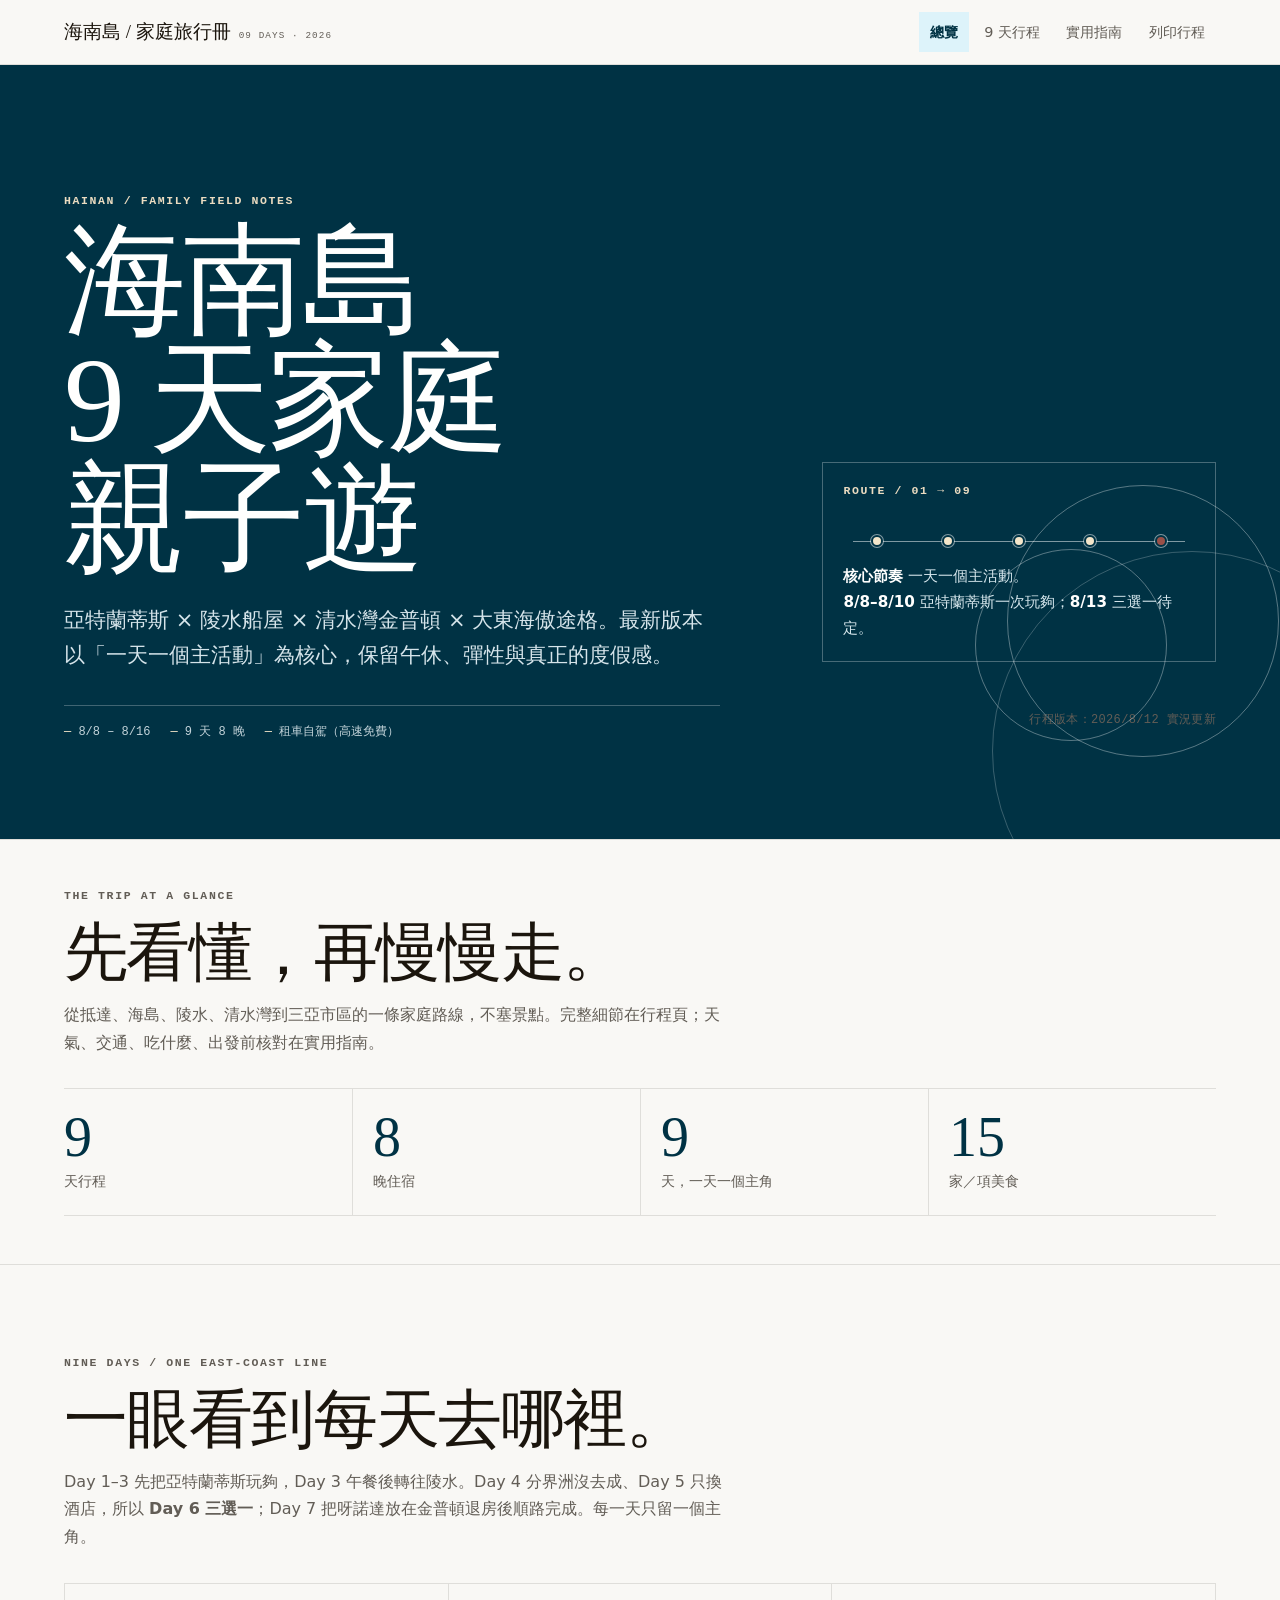
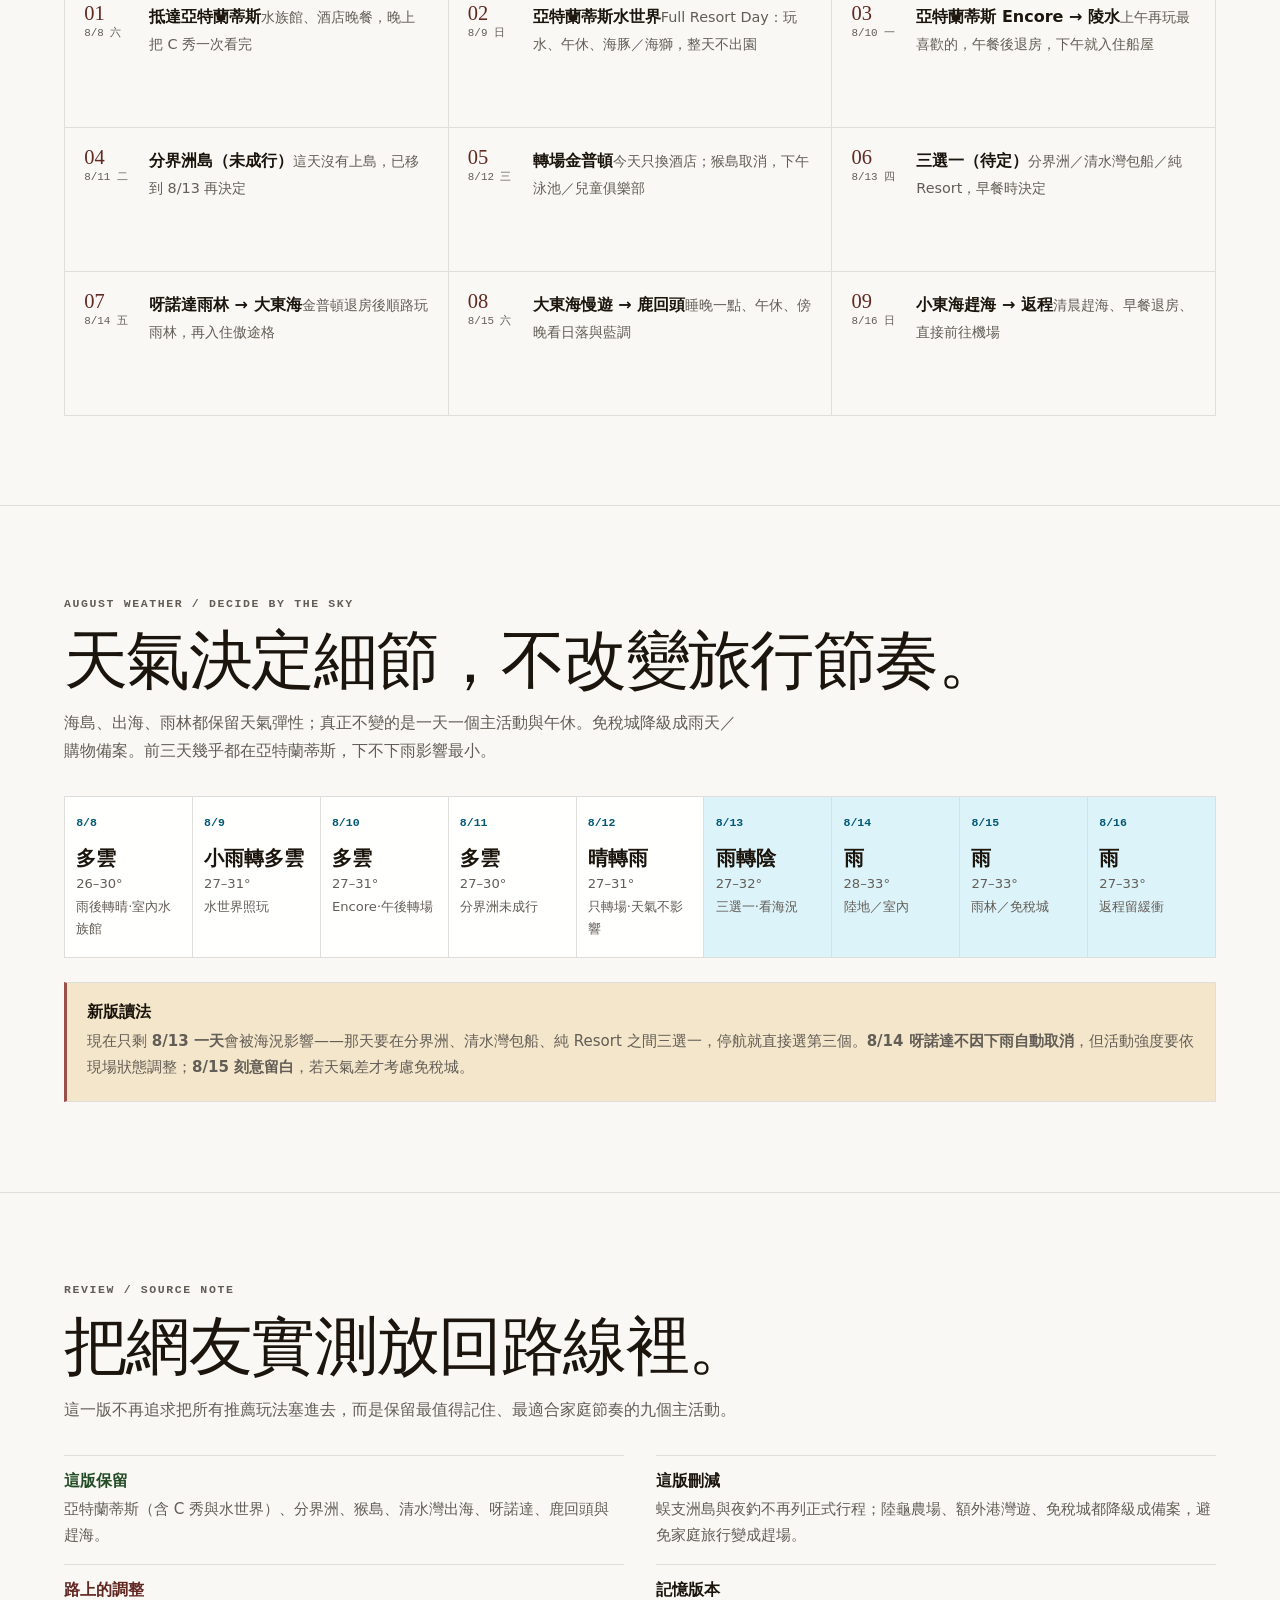
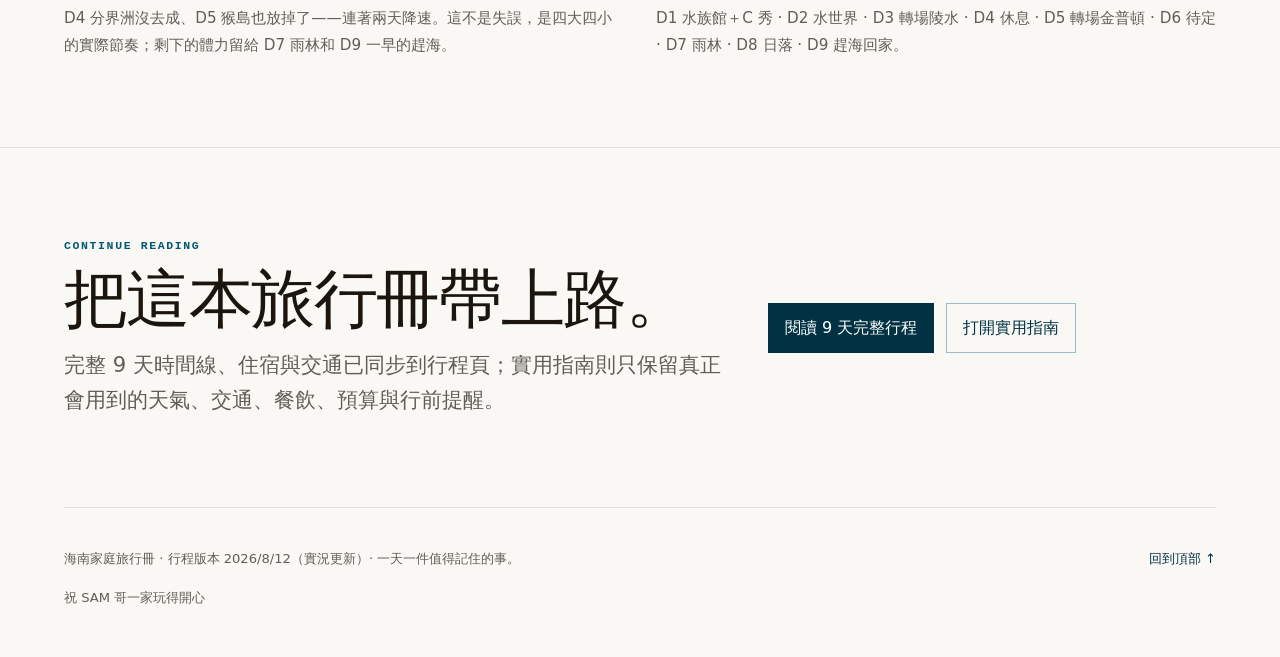
==== commit a212821e: "Update the itinerary to what actually happened: 8/11 skipped, 8/12 transfer only The trip is running" ====
--- a/index.html
+++ b/index.html
@@ -52,9 +52,9 @@
 <div aria-hidden="true" class="route-line">
 <span></span><span></span><span></span><span></span><span></span>
 </div>
-<p class="hero__note"><strong>核心節奏</strong> 一天一個主活動。<br/><strong>8/8–8/10</strong> 亞特蘭蒂斯一次玩夠；<strong>8/15</strong> 留給大東海與鹿回頭。</p>
+<p class="hero__note"><strong>核心節奏</strong> 一天一個主活動。<br/><strong>8/8–8/10</strong> 亞特蘭蒂斯一次玩夠；<strong>8/13</strong> 三選一待定。</p>
 </div>
-<p class="meta">行程版本：2026/8/11 亞特蘭蒂斯度假日版</p>
+<p class="meta">行程版本：2026/8/12 實況更新</p>
 </div>
 </div>
 </header>
@@ -69,7 +69,7 @@
 <div aria-label="行程統計" class="stat-strip" data-od-id="overview-stats">
 <div class="stat" data-od-id="stat-days"><span class="stat__value">9</span><span class="stat__label">天行程</span></div>
 <div class="stat" data-od-id="stat-nights"><span class="stat__value">8</span><span class="stat__label">晚住宿</span></div>
-<div class="stat" data-od-id="stat-spots"><span class="stat__value">9</span><span class="stat__label">個每日主活動</span></div>
+<div class="stat" data-od-id="stat-spots"><span class="stat__value">9</span><span class="stat__label">天，一天一個主角</span></div>
 <div class="stat" data-od-id="stat-food"><span class="stat__value">15</span><span class="stat__label">家／項美食</span></div>
 </div>
 </div>
@@ -79,7 +79,7 @@
 <div class="section-intro">
 <p class="eyebrow eyebrow--sea">Nine days / one east-coast line</p>
 <h2 data-od-id="route-heading">一眼看到每天去哪裡。</h2>
-<p>Day 1–3 先把亞特蘭蒂斯玩夠，Day 3 午餐後再舒服轉往陵水；Day 7 把呀諾達放在金普頓退房後順路完成，再入住大東海。每一天只留一個主角。</p>
+<p>Day 1–3 先把亞特蘭蒂斯玩夠，Day 3 午餐後轉往陵水。Day 4 分界洲沒去成、Day 5 只換酒店，所以 <strong>Day 6 三選一</strong>；Day 7 把呀諾達放在金普頓退房後順路完成。每一天只留一個主角。</p>
 </div>
 <div class="route-grid" data-od-id="route-grid">
 <a class="route-item" data-date="2026-08-08" data-od-id="route-day-1" href="itinerary.html#day-1">
@@ -96,15 +96,15 @@
 </a>
 <a class="route-item" data-date="2026-08-11" data-od-id="route-day-4" href="itinerary.html#day-4">
 <span class="route-item__day">04 <span class="route-item__date">8/11 二</span></span>
-<span><strong class="route-item__title">分界洲島</strong><span class="route-item__caption">全程唯一海島日：魔鬼魚、海洋劇場、觀光車</span></span>
+<span><strong class="route-item__title">分界洲島（未成行）</strong><span class="route-item__caption">這天沒有上島，已移到 8/13 再決定</span></span>
 </a>
 <a class="route-item" data-date="2026-08-12" data-od-id="route-day-5" href="itinerary.html#day-5">
 <span class="route-item__day">05 <span class="route-item__date">8/12 三</span></span>
-<span><strong class="route-item__title">南灣猴島 → 金普頓</strong><span class="route-item__caption">纜車＋呆呆島；入住後只玩泳池／兒童俱樂部</span></span>
+<span><strong class="route-item__title">轉場金普頓</strong><span class="route-item__caption">今天只換酒店；猴島取消，下午泳池／兒童俱樂部</span></span>
 </a>
 <a class="route-item" data-date="2026-08-13" data-od-id="route-day-6" href="itinerary.html#day-6">
 <span class="route-item__day">06 <span class="route-item__date">8/13 四</span></span>
-<span><strong class="route-item__title">清水灣包船出海</strong><span class="route-item__caption">自由燈塔、浮潛／海釣；下午回酒店 Resort</span></span>
+<span><strong class="route-item__title">三選一（待定）</strong><span class="route-item__caption">分界洲／清水灣包船／純 Resort，早餐時決定</span></span>
 </a>
 <a class="route-item" data-date="2026-08-14" data-od-id="route-day-7" href="itinerary.html#day-7">
 <span class="route-item__day">07 <span class="route-item__date">8/14 五</span></span>
@@ -132,16 +132,16 @@
 <div class="weather-day" data-od-id="weather-0808"><span class="weather-day__date">8/8</span><strong class="weather-day__state">多雲</strong><span class="weather-day__temp">26–30°</span><span class="weather-day__desc">雨後轉晴·室內水族館</span></div>
 <div class="weather-day" data-od-id="weather-0809"><span class="weather-day__date">8/9</span><strong class="weather-day__state">小雨轉多雲</strong><span class="weather-day__temp">27–31°</span><span class="weather-day__desc">水世界照玩</span></div>
 <div class="weather-day" data-od-id="weather-0810"><span class="weather-day__date">8/10</span><strong class="weather-day__state">多雲</strong><span class="weather-day__temp">27–31°</span><span class="weather-day__desc">Encore·午後轉場</span></div>
-<div class="weather-day" data-od-id="weather-0811"><span class="weather-day__date">8/11</span><strong class="weather-day__state">多雲</strong><span class="weather-day__temp">27–30°</span><span class="weather-day__desc">分界洲·確認開航</span></div>
-<div class="weather-day" data-od-id="weather-0812"><span class="weather-day__date">8/12</span><strong class="weather-day__state">晴轉雨</strong><span class="weather-day__temp">27–31°</span><span class="weather-day__desc">上午晴·猴島趁早</span></div>
-<div class="weather-day is-rainy" data-od-id="weather-0813"><span class="weather-day__date">8/13</span><strong class="weather-day__state">雨轉陰</strong><span class="weather-day__temp">27–32°</span><span class="weather-day__desc">出海看海況</span></div>
+<div class="weather-day" data-od-id="weather-0811"><span class="weather-day__date">8/11</span><strong class="weather-day__state">多雲</strong><span class="weather-day__temp">27–30°</span><span class="weather-day__desc">分界洲未成行</span></div>
+<div class="weather-day" data-od-id="weather-0812"><span class="weather-day__date">8/12</span><strong class="weather-day__state">晴轉雨</strong><span class="weather-day__temp">27–31°</span><span class="weather-day__desc">只轉場·天氣不影響</span></div>
+<div class="weather-day is-rainy" data-od-id="weather-0813"><span class="weather-day__date">8/13</span><strong class="weather-day__state">雨轉陰</strong><span class="weather-day__temp">27–32°</span><span class="weather-day__desc">三選一·看海況</span></div>
 <div class="weather-day is-rainy" data-od-id="weather-0814"><span class="weather-day__date">8/14</span><strong class="weather-day__state">雨</strong><span class="weather-day__temp">28–33°</span><span class="weather-day__desc">陸地／室內</span></div>
 <div class="weather-day is-rainy" data-od-id="weather-0815"><span class="weather-day__date">8/15</span><strong class="weather-day__state">雨</strong><span class="weather-day__temp">27–33°</span><span class="weather-day__desc">雨林／免稅城</span></div>
 <div class="weather-day is-rainy" data-od-id="weather-0816"><span class="weather-day__date">8/16</span><strong class="weather-day__state">雨</strong><span class="weather-day__temp">27–33°</span><span class="weather-day__desc">返程留緩衝</span></div>
 </div>
 <div class="callout callout--sand" data-od-id="weather-strategy-callout" style="margin-top:1.5rem">
 <h3>新版讀法</h3>
-<p>只剩 <strong>8/11 分界洲</strong>與 <strong>8/13 出海</strong>兩天要看海況——前三天都在亞特蘭蒂斯，風浪停航影響不到行程。<strong>8/14 呀諾達不因下雨自動取消</strong>，但活動強度要依現場狀態調整；<strong>8/15 刻意留白</strong>，若天氣差才考慮免稅城。</p>
+<p>現在只剩 <strong>8/13 一天</strong>會被海況影響——那天要在分界洲、清水灣包船、純 Resort 之間三選一，停航就直接選第三個。<strong>8/14 呀諾達不因下雨自動取消</strong>，但活動強度要依現場狀態調整；<strong>8/15 刻意留白</strong>，若天氣差才考慮免稅城。</p>
 </div>
 </div>
 </section>
@@ -155,8 +155,8 @@
 <div class="review-grid" data-od-id="review-grid">
 <article class="review-item"><h3 class="is-good">這版保留</h3><p>亞特蘭蒂斯（含 C 秀與水世界）、分界洲、猴島、清水灣出海、呀諾達、鹿回頭與趕海。</p></article>
 <article class="review-item"><h3>這版刪減</h3><p>蜈支洲島與夜釣不再列正式行程；陸龜農場、額外港灣遊、免稅城都降級成備案，避免家庭旅行變成趕場。</p></article>
-<article class="review-item"><h3 class="is-warn">最重要調整</h3><p>兩處：D3 從「蜈支洲整日」改成「亞特蘭蒂斯 Encore＋午後轉場」；D7 改成「金普頓 → 呀諾達 → 大東海」，讓最後兩天不再來回折返。</p></article>
-<article class="review-item"><h3>記憶版本</h3><p>D1 水族館＋C 秀 · D2 水世界 · D3 轉場陵水 · D4 分界洲 · D5 猴島 · D6 出海 · D7 雨林 · D8 日落 · D9 趕海回家。</p></article>
+<article class="review-item"><h3 class="is-warn">路上的調整</h3><p>D4 分界洲沒去成、D5 猴島也放掉了——連著兩天降速。這不是失誤，是四大四小的實際節奏；剩下的體力留給 D7 雨林和 D9 一早的趕海。</p></article>
+<article class="review-item"><h3>記憶版本</h3><p>D1 水族館＋C 秀 · D2 水世界 · D3 轉場陵水 · D4 休息 · D5 轉場金普頓 · D6 待定 · D7 雨林 · D8 日落 · D9 趕海回家。</p></article>
 </div>
 </div>
 </section>
@@ -176,7 +176,7 @@
 </main>
 <footer class="footer shell" data-od-id="site-footer">
 <div class="footer__line">
-<p>海南家庭旅行冊 · 行程版本 2026/8/11 · 一天一件值得記住的事。</p>
+<p>海南家庭旅行冊 · 行程版本 2026/8/12（實況更新）· 一天一件值得記住的事。</p>
 <a class="back-to-top" data-od-id="home-back-to-top" href="#main-content">回到頂部 ↑</a>
 </div>
 <p style="margin-top:1rem">祝 SAM 哥一家玩得開心</p>
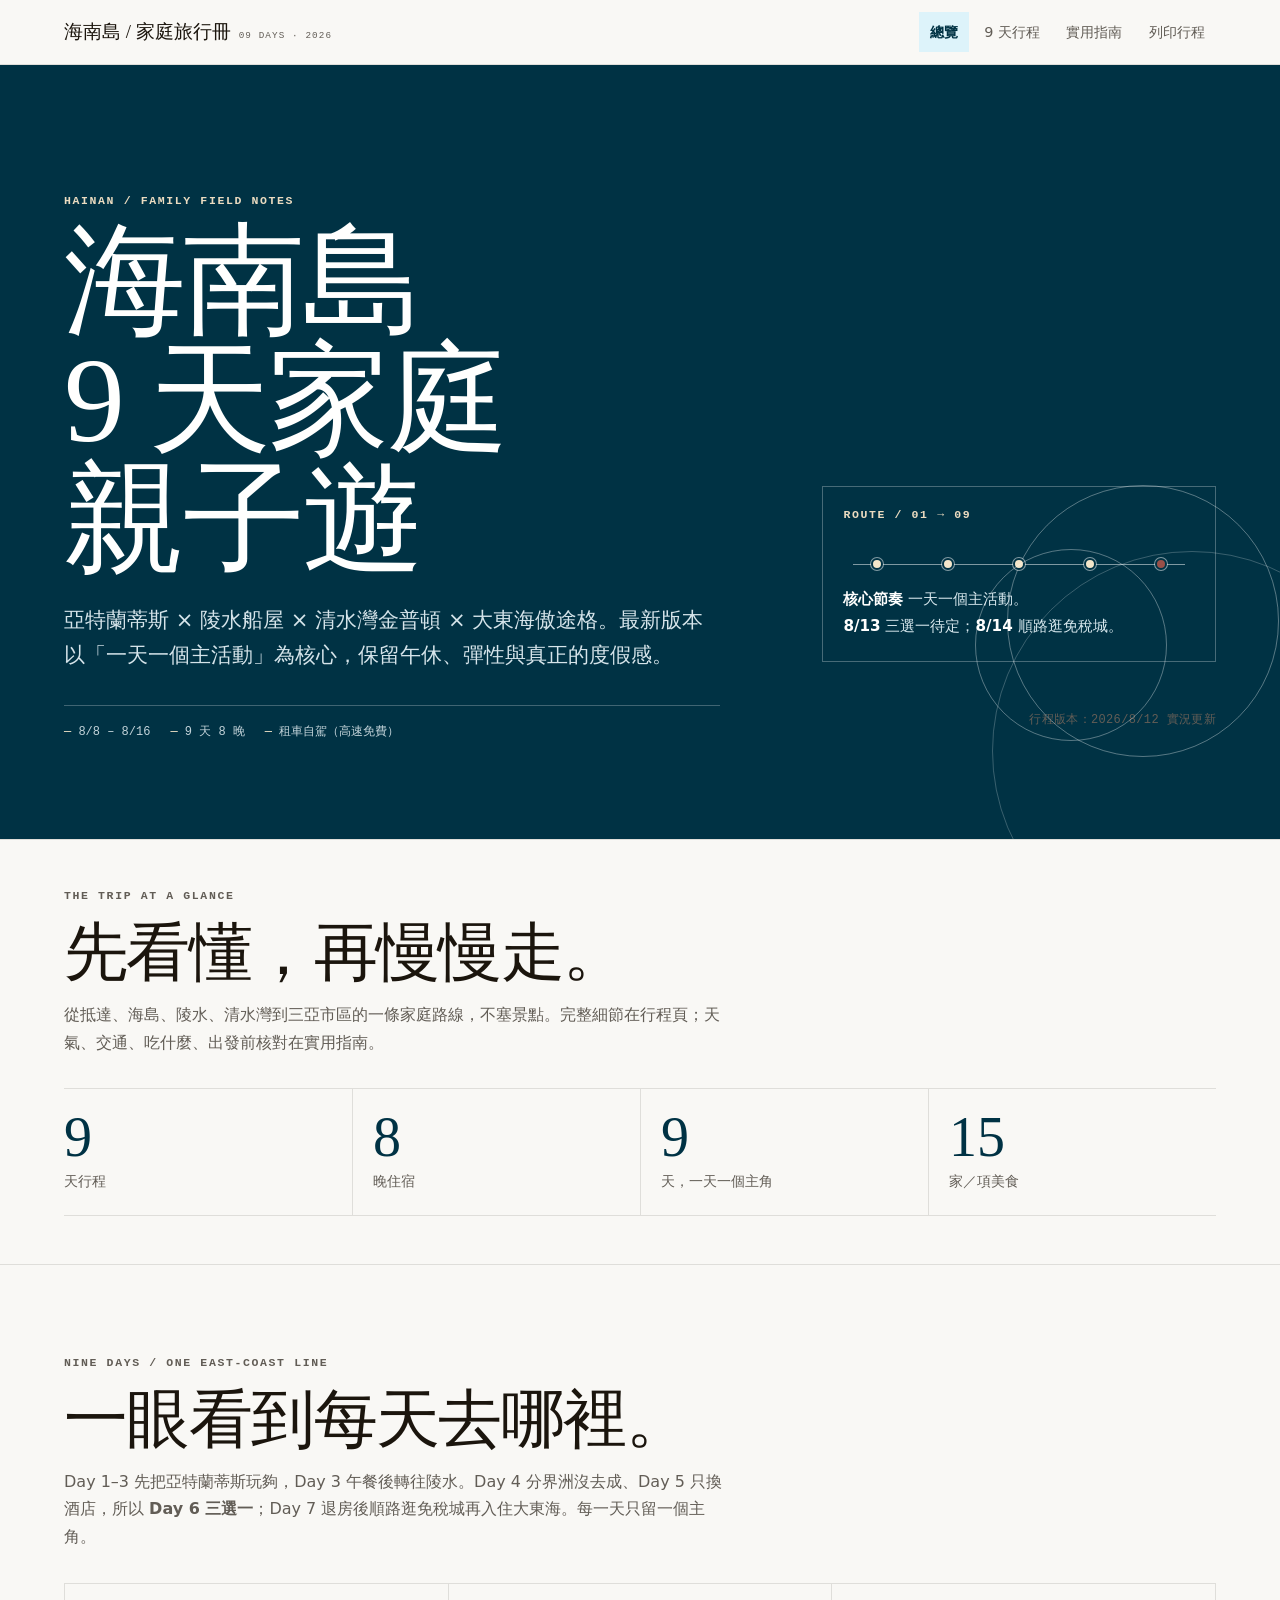
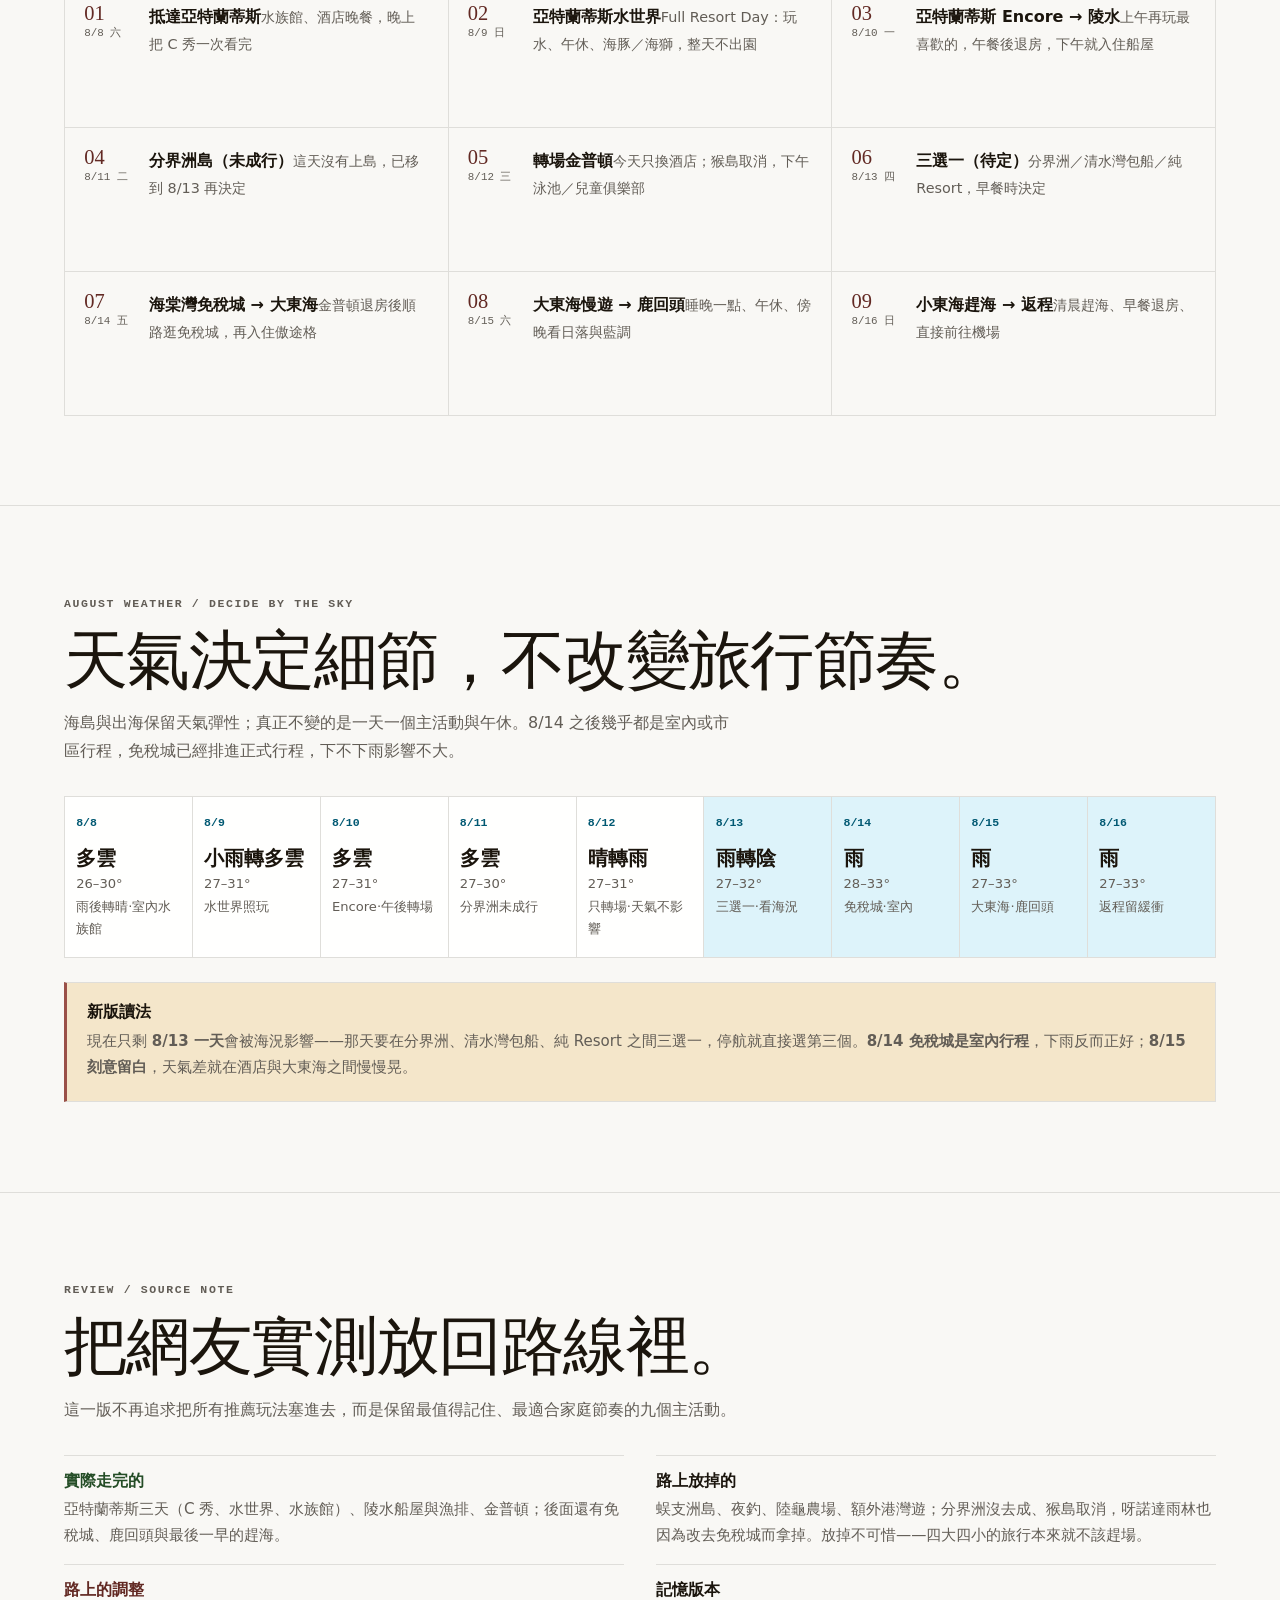
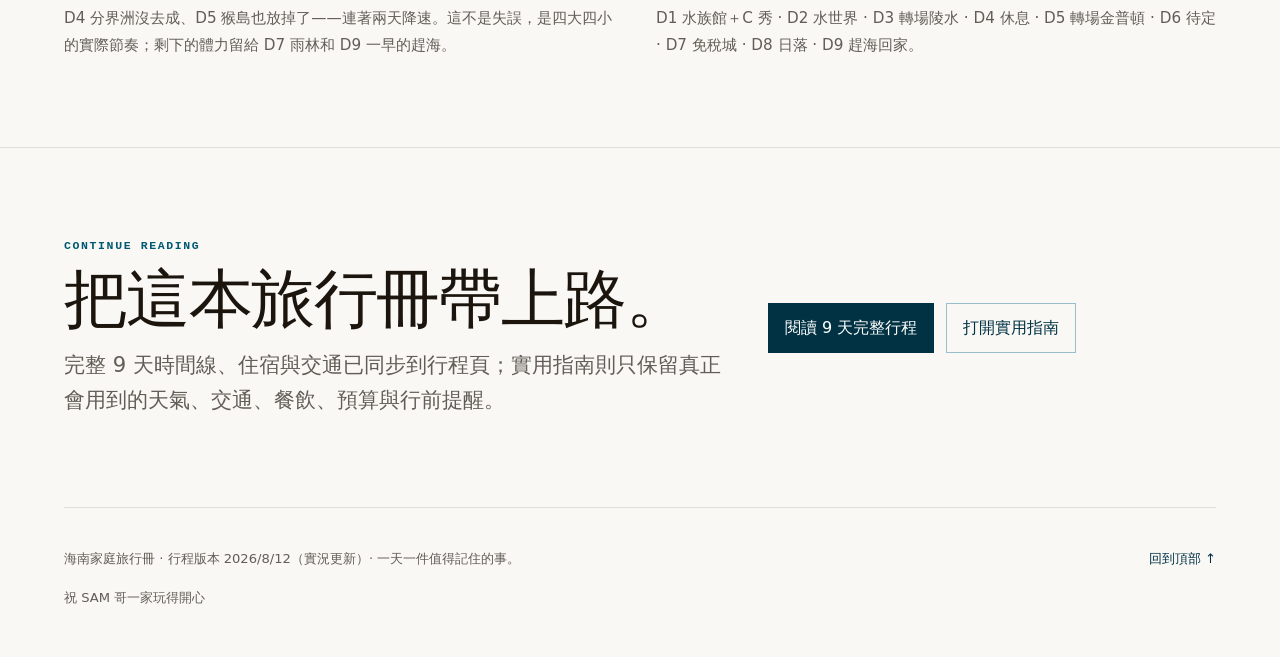
==== commit 42147a02: "Replace the D7 rainforest with the duty-free mall on the way south 8/14 is the Kimpton checkout day." ====
--- a/index.html
+++ b/index.html
@@ -52,7 +52,7 @@
 <div aria-hidden="true" class="route-line">
 <span></span><span></span><span></span><span></span><span></span>
 </div>
-<p class="hero__note"><strong>核心節奏</strong> 一天一個主活動。<br/><strong>8/8–8/10</strong> 亞特蘭蒂斯一次玩夠；<strong>8/13</strong> 三選一待定。</p>
+<p class="hero__note"><strong>核心節奏</strong> 一天一個主活動。<br/><strong>8/13</strong> 三選一待定；<strong>8/14</strong> 順路逛免稅城。</p>
 </div>
 <p class="meta">行程版本：2026/8/12 實況更新</p>
 </div>
@@ -79,7 +79,7 @@
 <div class="section-intro">
 <p class="eyebrow eyebrow--sea">Nine days / one east-coast line</p>
 <h2 data-od-id="route-heading">一眼看到每天去哪裡。</h2>
-<p>Day 1–3 先把亞特蘭蒂斯玩夠，Day 3 午餐後轉往陵水。Day 4 分界洲沒去成、Day 5 只換酒店，所以 <strong>Day 6 三選一</strong>；Day 7 把呀諾達放在金普頓退房後順路完成。每一天只留一個主角。</p>
+<p>Day 1–3 先把亞特蘭蒂斯玩夠，Day 3 午餐後轉往陵水。Day 4 分界洲沒去成、Day 5 只換酒店，所以 <strong>Day 6 三選一</strong>；Day 7 退房後順路逛免稅城再入住大東海。每一天只留一個主角。</p>
 </div>
 <div class="route-grid" data-od-id="route-grid">
 <a class="route-item" data-date="2026-08-08" data-od-id="route-day-1" href="itinerary.html#day-1">
@@ -108,7 +108,7 @@
 </a>
 <a class="route-item" data-date="2026-08-14" data-od-id="route-day-7" href="itinerary.html#day-7">
 <span class="route-item__day">07 <span class="route-item__date">8/14 五</span></span>
-<span><strong class="route-item__title">呀諾達雨林 → 大東海</strong><span class="route-item__caption">金普頓退房後順路玩雨林，再入住傲途格</span></span>
+<span><strong class="route-item__title">海棠灣免稅城 → 大東海</strong><span class="route-item__caption">金普頓退房後順路逛免稅城，再入住傲途格</span></span>
 </a>
 <a class="route-item" data-date="2026-08-15" data-od-id="route-day-8" href="itinerary.html#day-8">
 <span class="route-item__day">08 <span class="route-item__date">8/15 六</span></span>
@@ -126,7 +126,7 @@
 <div class="section-intro">
 <p class="eyebrow eyebrow--sea">August weather / decide by the sky</p>
 <h2 data-od-id="weather-preview-heading">天氣決定細節，不改變旅行節奏。</h2>
-<p>海島、出海、雨林都保留天氣彈性；真正不變的是一天一個主活動與午休。免稅城降級成雨天／購物備案。前三天幾乎都在亞特蘭蒂斯，下不下雨影響最小。</p>
+<p>海島與出海保留天氣彈性；真正不變的是一天一個主活動與午休。8/14 之後幾乎都是室內或市區行程，免稅城已經排進正式行程，下不下雨影響不大。</p>
 </div>
 <div aria-label="每日天氣摘要" class="weather-grid" data-od-id="weather-grid">
 <div class="weather-day" data-od-id="weather-0808"><span class="weather-day__date">8/8</span><strong class="weather-day__state">多雲</strong><span class="weather-day__temp">26–30°</span><span class="weather-day__desc">雨後轉晴·室內水族館</span></div>
@@ -135,13 +135,13 @@
 <div class="weather-day" data-od-id="weather-0811"><span class="weather-day__date">8/11</span><strong class="weather-day__state">多雲</strong><span class="weather-day__temp">27–30°</span><span class="weather-day__desc">分界洲未成行</span></div>
 <div class="weather-day" data-od-id="weather-0812"><span class="weather-day__date">8/12</span><strong class="weather-day__state">晴轉雨</strong><span class="weather-day__temp">27–31°</span><span class="weather-day__desc">只轉場·天氣不影響</span></div>
 <div class="weather-day is-rainy" data-od-id="weather-0813"><span class="weather-day__date">8/13</span><strong class="weather-day__state">雨轉陰</strong><span class="weather-day__temp">27–32°</span><span class="weather-day__desc">三選一·看海況</span></div>
-<div class="weather-day is-rainy" data-od-id="weather-0814"><span class="weather-day__date">8/14</span><strong class="weather-day__state">雨</strong><span class="weather-day__temp">28–33°</span><span class="weather-day__desc">陸地／室內</span></div>
-<div class="weather-day is-rainy" data-od-id="weather-0815"><span class="weather-day__date">8/15</span><strong class="weather-day__state">雨</strong><span class="weather-day__temp">27–33°</span><span class="weather-day__desc">雨林／免稅城</span></div>
+<div class="weather-day is-rainy" data-od-id="weather-0814"><span class="weather-day__date">8/14</span><strong class="weather-day__state">雨</strong><span class="weather-day__temp">28–33°</span><span class="weather-day__desc">免稅城·室內</span></div>
+<div class="weather-day is-rainy" data-od-id="weather-0815"><span class="weather-day__date">8/15</span><strong class="weather-day__state">雨</strong><span class="weather-day__temp">27–33°</span><span class="weather-day__desc">大東海·鹿回頭</span></div>
 <div class="weather-day is-rainy" data-od-id="weather-0816"><span class="weather-day__date">8/16</span><strong class="weather-day__state">雨</strong><span class="weather-day__temp">27–33°</span><span class="weather-day__desc">返程留緩衝</span></div>
 </div>
 <div class="callout callout--sand" data-od-id="weather-strategy-callout" style="margin-top:1.5rem">
 <h3>新版讀法</h3>
-<p>現在只剩 <strong>8/13 一天</strong>會被海況影響——那天要在分界洲、清水灣包船、純 Resort 之間三選一，停航就直接選第三個。<strong>8/14 呀諾達不因下雨自動取消</strong>，但活動強度要依現場狀態調整；<strong>8/15 刻意留白</strong>，若天氣差才考慮免稅城。</p>
+<p>現在只剩 <strong>8/13 一天</strong>會被海況影響——那天要在分界洲、清水灣包船、純 Resort 之間三選一，停航就直接選第三個。<strong>8/14 免稅城是室內行程</strong>，下雨反而正好；<strong>8/15 刻意留白</strong>，天氣差就在酒店與大東海之間慢慢晃。</p>
 </div>
 </div>
 </section>
@@ -153,10 +153,10 @@
 <p>這一版不再追求把所有推薦玩法塞進去，而是保留最值得記住、最適合家庭節奏的九個主活動。</p>
 </div>
 <div class="review-grid" data-od-id="review-grid">
-<article class="review-item"><h3 class="is-good">這版保留</h3><p>亞特蘭蒂斯（含 C 秀與水世界）、分界洲、猴島、清水灣出海、呀諾達、鹿回頭與趕海。</p></article>
-<article class="review-item"><h3>這版刪減</h3><p>蜈支洲島與夜釣不再列正式行程；陸龜農場、額外港灣遊、免稅城都降級成備案，避免家庭旅行變成趕場。</p></article>
+<article class="review-item"><h3 class="is-good">實際走完的</h3><p>亞特蘭蒂斯三天（C 秀、水世界、水族館）、陵水船屋與漁排、金普頓；後面還有免稅城、鹿回頭與最後一早的趕海。</p></article>
+<article class="review-item"><h3>路上放掉的</h3><p>蜈支洲島、夜釣、陸龜農場、額外港灣遊；分界洲沒去成、猴島取消，呀諾達雨林也因為改去免稅城而拿掉。放掉不可惜——四大四小的旅行本來就不該趕場。</p></article>
 <article class="review-item"><h3 class="is-warn">路上的調整</h3><p>D4 分界洲沒去成、D5 猴島也放掉了——連著兩天降速。這不是失誤，是四大四小的實際節奏；剩下的體力留給 D7 雨林和 D9 一早的趕海。</p></article>
-<article class="review-item"><h3>記憶版本</h3><p>D1 水族館＋C 秀 · D2 水世界 · D3 轉場陵水 · D4 休息 · D5 轉場金普頓 · D6 待定 · D7 雨林 · D8 日落 · D9 趕海回家。</p></article>
+<article class="review-item"><h3>記憶版本</h3><p>D1 水族館＋C 秀 · D2 水世界 · D3 轉場陵水 · D4 休息 · D5 轉場金普頓 · D6 待定 · D7 免稅城 · D8 日落 · D9 趕海回家。</p></article>
 </div>
 </div>
 </section>
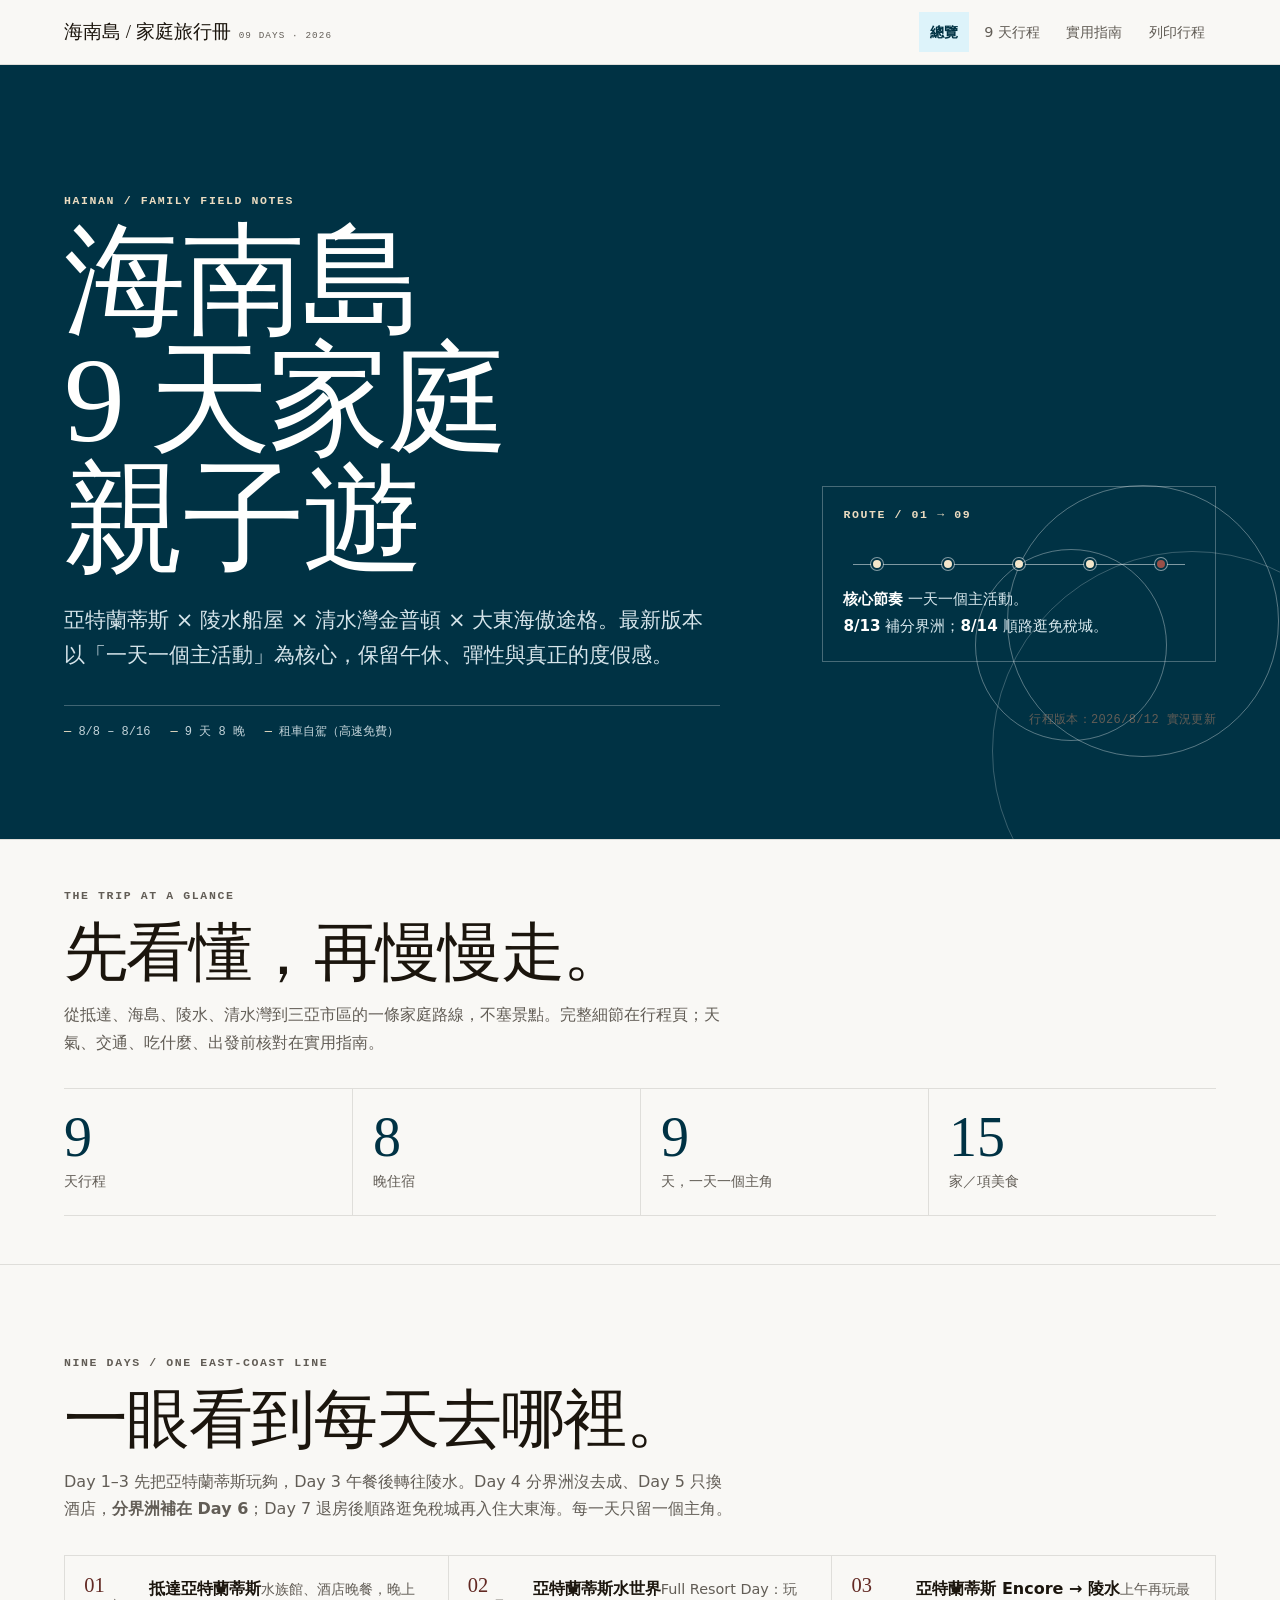
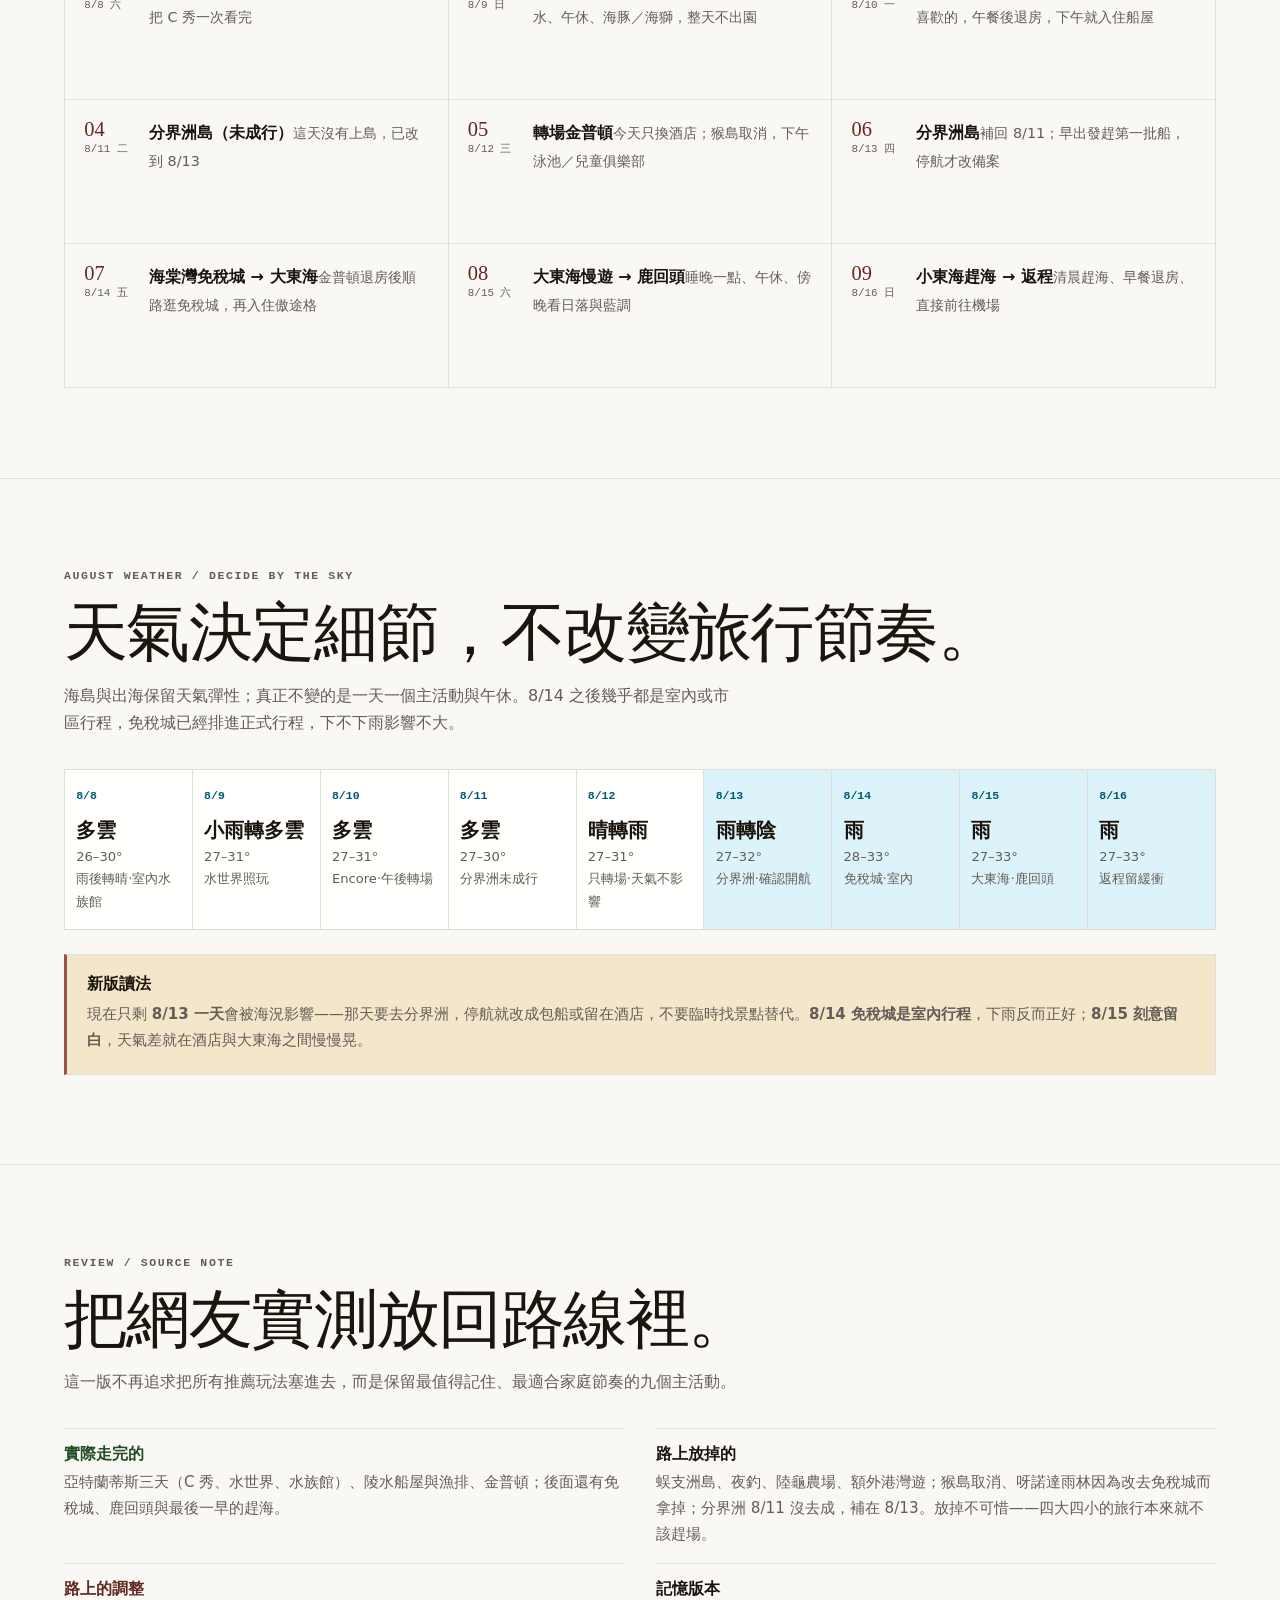
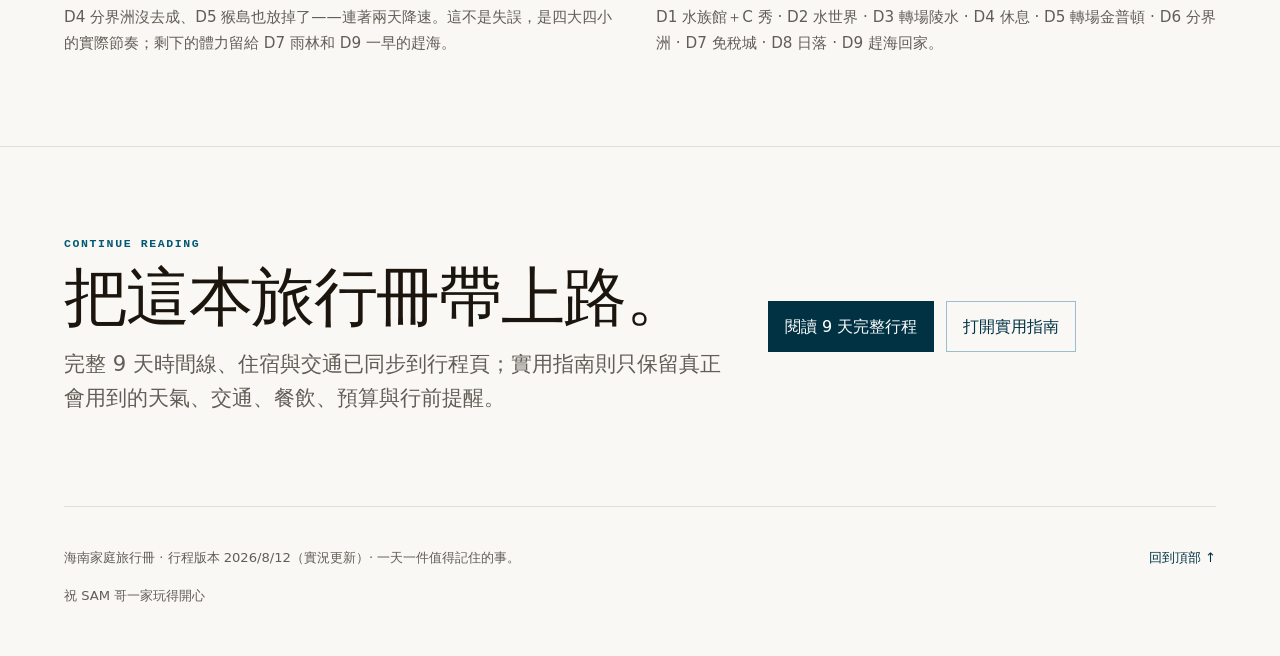
==== commit d4bcfc3e: "Commit D6 to 分界洲島 and put the ticket research on the card 8/13 is now the plan rather than an open t" ====
--- a/index.html
+++ b/index.html
@@ -52,7 +52,7 @@
 <div aria-hidden="true" class="route-line">
 <span></span><span></span><span></span><span></span><span></span>
 </div>
-<p class="hero__note"><strong>核心節奏</strong> 一天一個主活動。<br/><strong>8/13</strong> 三選一待定；<strong>8/14</strong> 順路逛免稅城。</p>
+<p class="hero__note"><strong>核心節奏</strong> 一天一個主活動。<br/><strong>8/13</strong> 補分界洲；<strong>8/14</strong> 順路逛免稅城。</p>
 </div>
 <p class="meta">行程版本：2026/8/12 實況更新</p>
 </div>
@@ -79,7 +79,7 @@
 <div class="section-intro">
 <p class="eyebrow eyebrow--sea">Nine days / one east-coast line</p>
 <h2 data-od-id="route-heading">一眼看到每天去哪裡。</h2>
-<p>Day 1–3 先把亞特蘭蒂斯玩夠，Day 3 午餐後轉往陵水。Day 4 分界洲沒去成、Day 5 只換酒店，所以 <strong>Day 6 三選一</strong>；Day 7 退房後順路逛免稅城再入住大東海。每一天只留一個主角。</p>
+<p>Day 1–3 先把亞特蘭蒂斯玩夠，Day 3 午餐後轉往陵水。Day 4 分界洲沒去成、Day 5 只換酒店，<strong>分界洲補在 Day 6</strong>；Day 7 退房後順路逛免稅城再入住大東海。每一天只留一個主角。</p>
 </div>
 <div class="route-grid" data-od-id="route-grid">
 <a class="route-item" data-date="2026-08-08" data-od-id="route-day-1" href="itinerary.html#day-1">
@@ -96,7 +96,7 @@
 </a>
 <a class="route-item" data-date="2026-08-11" data-od-id="route-day-4" href="itinerary.html#day-4">
 <span class="route-item__day">04 <span class="route-item__date">8/11 二</span></span>
-<span><strong class="route-item__title">分界洲島（未成行）</strong><span class="route-item__caption">這天沒有上島，已移到 8/13 再決定</span></span>
+<span><strong class="route-item__title">分界洲島（未成行）</strong><span class="route-item__caption">這天沒有上島，已改到 8/13</span></span>
 </a>
 <a class="route-item" data-date="2026-08-12" data-od-id="route-day-5" href="itinerary.html#day-5">
 <span class="route-item__day">05 <span class="route-item__date">8/12 三</span></span>
@@ -104,7 +104,7 @@
 </a>
 <a class="route-item" data-date="2026-08-13" data-od-id="route-day-6" href="itinerary.html#day-6">
 <span class="route-item__day">06 <span class="route-item__date">8/13 四</span></span>
-<span><strong class="route-item__title">三選一（待定）</strong><span class="route-item__caption">分界洲／清水灣包船／純 Resort，早餐時決定</span></span>
+<span><strong class="route-item__title">分界洲島</strong><span class="route-item__caption">補回 8/11；早出發趕第一批船，停航才改備案</span></span>
 </a>
 <a class="route-item" data-date="2026-08-14" data-od-id="route-day-7" href="itinerary.html#day-7">
 <span class="route-item__day">07 <span class="route-item__date">8/14 五</span></span>
@@ -134,14 +134,14 @@
 <div class="weather-day" data-od-id="weather-0810"><span class="weather-day__date">8/10</span><strong class="weather-day__state">多雲</strong><span class="weather-day__temp">27–31°</span><span class="weather-day__desc">Encore·午後轉場</span></div>
 <div class="weather-day" data-od-id="weather-0811"><span class="weather-day__date">8/11</span><strong class="weather-day__state">多雲</strong><span class="weather-day__temp">27–30°</span><span class="weather-day__desc">分界洲未成行</span></div>
 <div class="weather-day" data-od-id="weather-0812"><span class="weather-day__date">8/12</span><strong class="weather-day__state">晴轉雨</strong><span class="weather-day__temp">27–31°</span><span class="weather-day__desc">只轉場·天氣不影響</span></div>
-<div class="weather-day is-rainy" data-od-id="weather-0813"><span class="weather-day__date">8/13</span><strong class="weather-day__state">雨轉陰</strong><span class="weather-day__temp">27–32°</span><span class="weather-day__desc">三選一·看海況</span></div>
+<div class="weather-day is-rainy" data-od-id="weather-0813"><span class="weather-day__date">8/13</span><strong class="weather-day__state">雨轉陰</strong><span class="weather-day__temp">27–32°</span><span class="weather-day__desc">分界洲·確認開航</span></div>
 <div class="weather-day is-rainy" data-od-id="weather-0814"><span class="weather-day__date">8/14</span><strong class="weather-day__state">雨</strong><span class="weather-day__temp">28–33°</span><span class="weather-day__desc">免稅城·室內</span></div>
 <div class="weather-day is-rainy" data-od-id="weather-0815"><span class="weather-day__date">8/15</span><strong class="weather-day__state">雨</strong><span class="weather-day__temp">27–33°</span><span class="weather-day__desc">大東海·鹿回頭</span></div>
 <div class="weather-day is-rainy" data-od-id="weather-0816"><span class="weather-day__date">8/16</span><strong class="weather-day__state">雨</strong><span class="weather-day__temp">27–33°</span><span class="weather-day__desc">返程留緩衝</span></div>
 </div>
 <div class="callout callout--sand" data-od-id="weather-strategy-callout" style="margin-top:1.5rem">
 <h3>新版讀法</h3>
-<p>現在只剩 <strong>8/13 一天</strong>會被海況影響——那天要在分界洲、清水灣包船、純 Resort 之間三選一，停航就直接選第三個。<strong>8/14 免稅城是室內行程</strong>，下雨反而正好；<strong>8/15 刻意留白</strong>，天氣差就在酒店與大東海之間慢慢晃。</p>
+<p>現在只剩 <strong>8/13 一天</strong>會被海況影響——那天要去分界洲，停航就改成包船或留在酒店，不要臨時找景點替代。<strong>8/14 免稅城是室內行程</strong>，下雨反而正好；<strong>8/15 刻意留白</strong>，天氣差就在酒店與大東海之間慢慢晃。</p>
 </div>
 </div>
 </section>
@@ -154,9 +154,9 @@
 </div>
 <div class="review-grid" data-od-id="review-grid">
 <article class="review-item"><h3 class="is-good">實際走完的</h3><p>亞特蘭蒂斯三天（C 秀、水世界、水族館）、陵水船屋與漁排、金普頓；後面還有免稅城、鹿回頭與最後一早的趕海。</p></article>
-<article class="review-item"><h3>路上放掉的</h3><p>蜈支洲島、夜釣、陸龜農場、額外港灣遊；分界洲沒去成、猴島取消，呀諾達雨林也因為改去免稅城而拿掉。放掉不可惜——四大四小的旅行本來就不該趕場。</p></article>
+<article class="review-item"><h3>路上放掉的</h3><p>蜈支洲島、夜釣、陸龜農場、額外港灣遊；猴島取消、呀諾達雨林因為改去免稅城而拿掉；分界洲 8/11 沒去成，補在 8/13。放掉不可惜——四大四小的旅行本來就不該趕場。</p></article>
 <article class="review-item"><h3 class="is-warn">路上的調整</h3><p>D4 分界洲沒去成、D5 猴島也放掉了——連著兩天降速。這不是失誤，是四大四小的實際節奏；剩下的體力留給 D7 雨林和 D9 一早的趕海。</p></article>
-<article class="review-item"><h3>記憶版本</h3><p>D1 水族館＋C 秀 · D2 水世界 · D3 轉場陵水 · D4 休息 · D5 轉場金普頓 · D6 待定 · D7 免稅城 · D8 日落 · D9 趕海回家。</p></article>
+<article class="review-item"><h3>記憶版本</h3><p>D1 水族館＋C 秀 · D2 水世界 · D3 轉場陵水 · D4 休息 · D5 轉場金普頓 · D6 分界洲 · D7 免稅城 · D8 日落 · D9 趕海回家。</p></article>
 </div>
 </div>
 </section>
